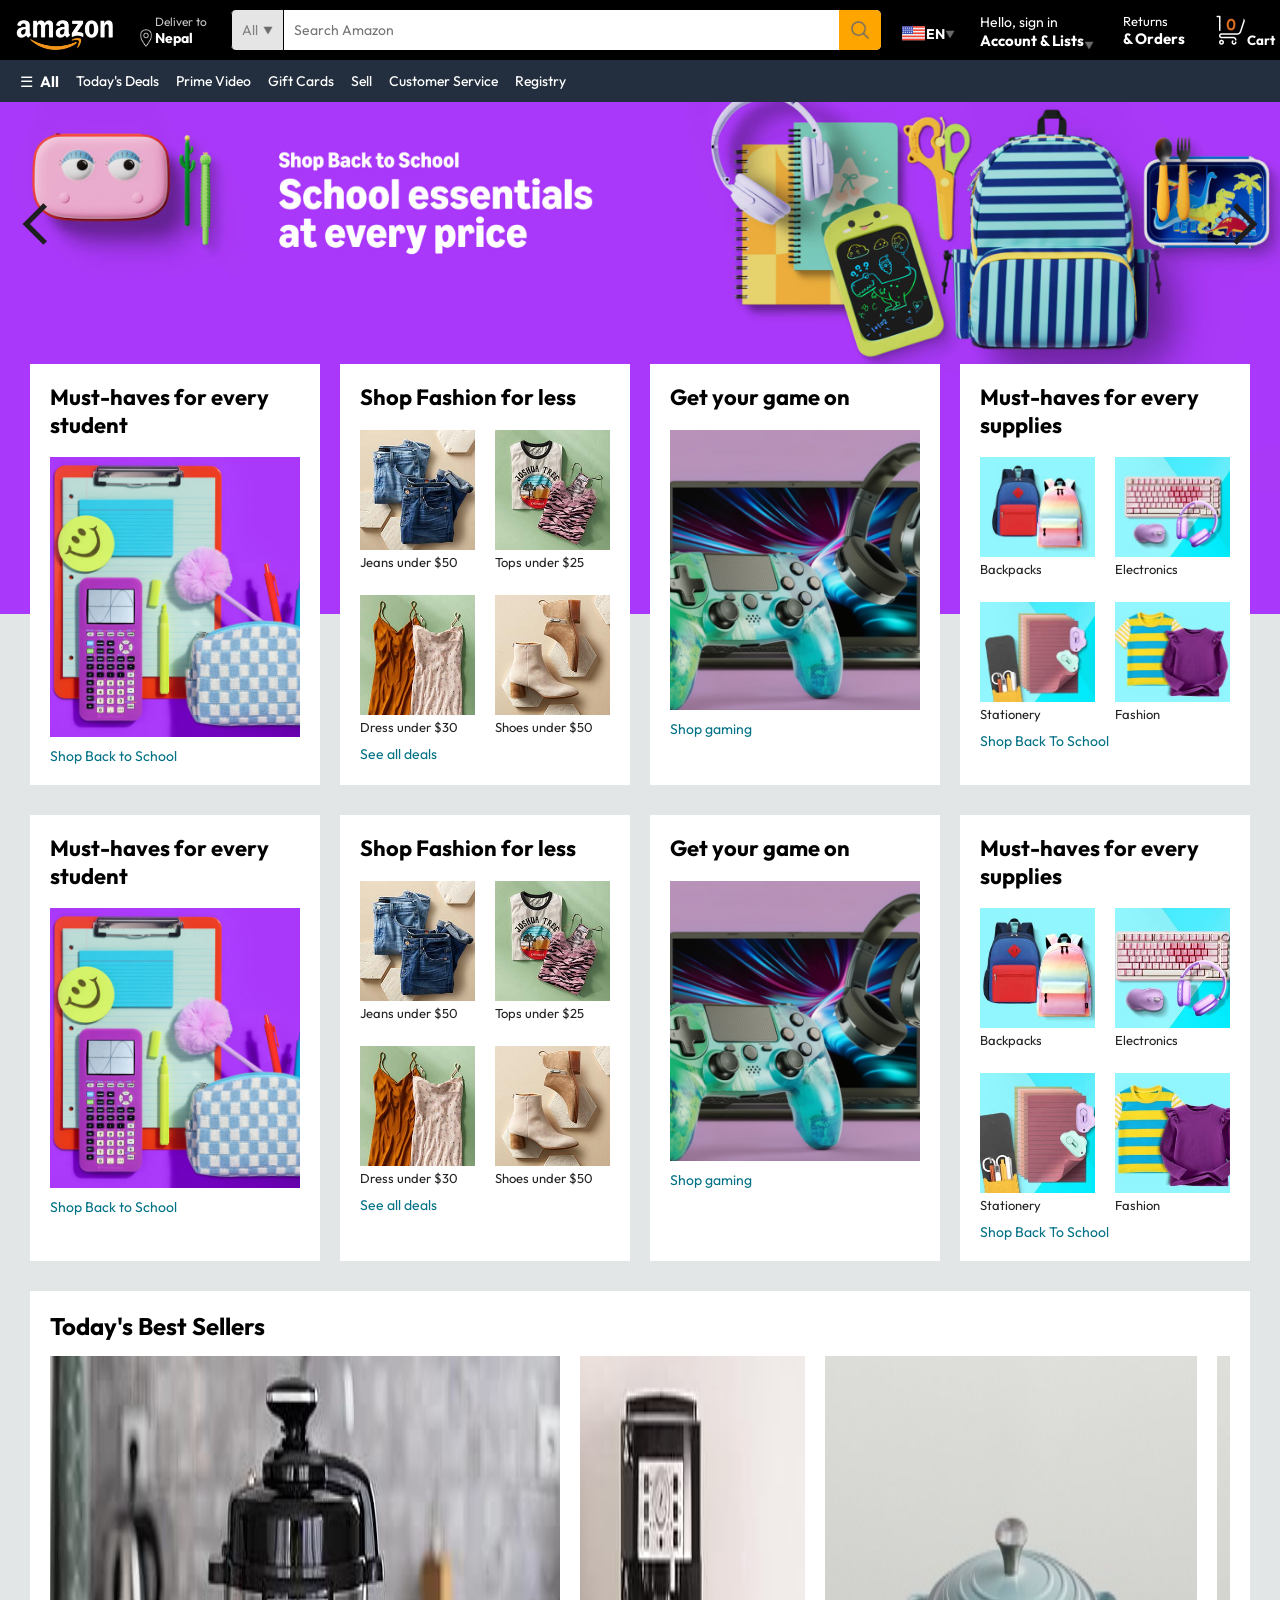
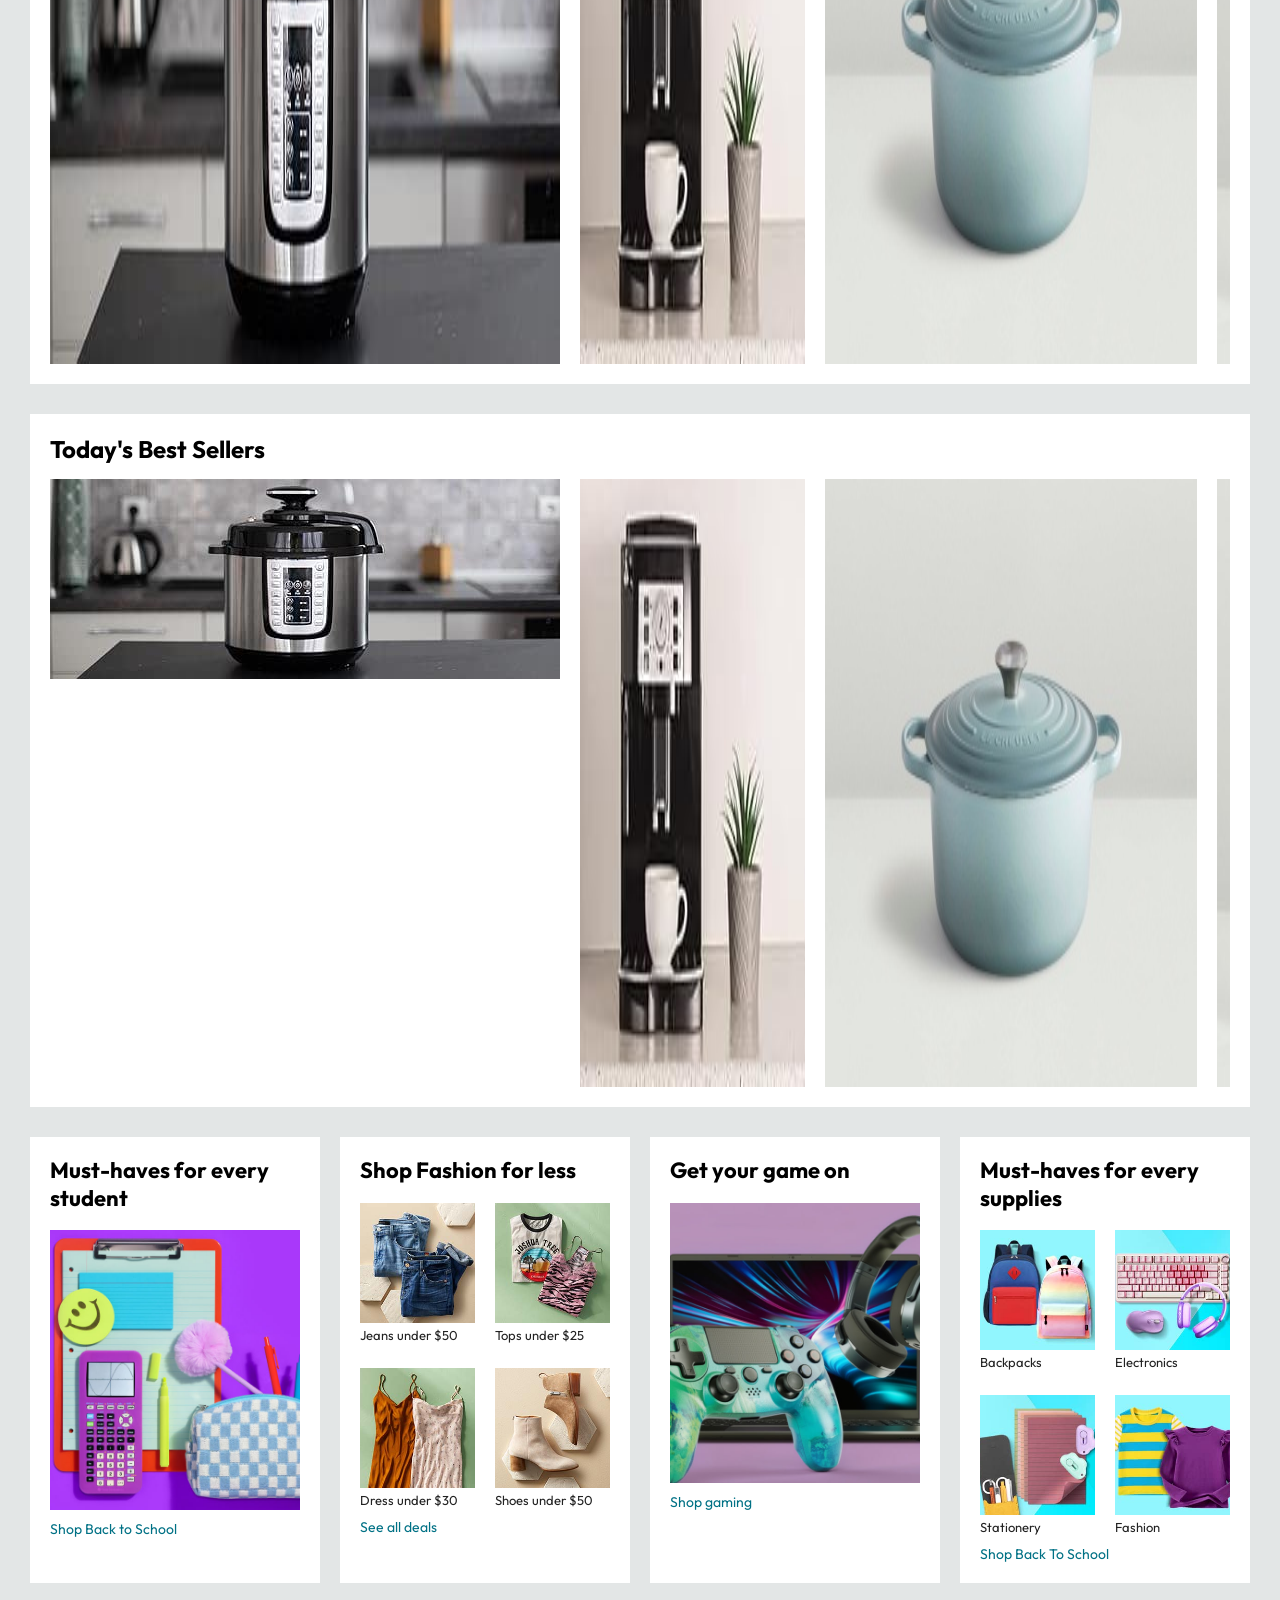
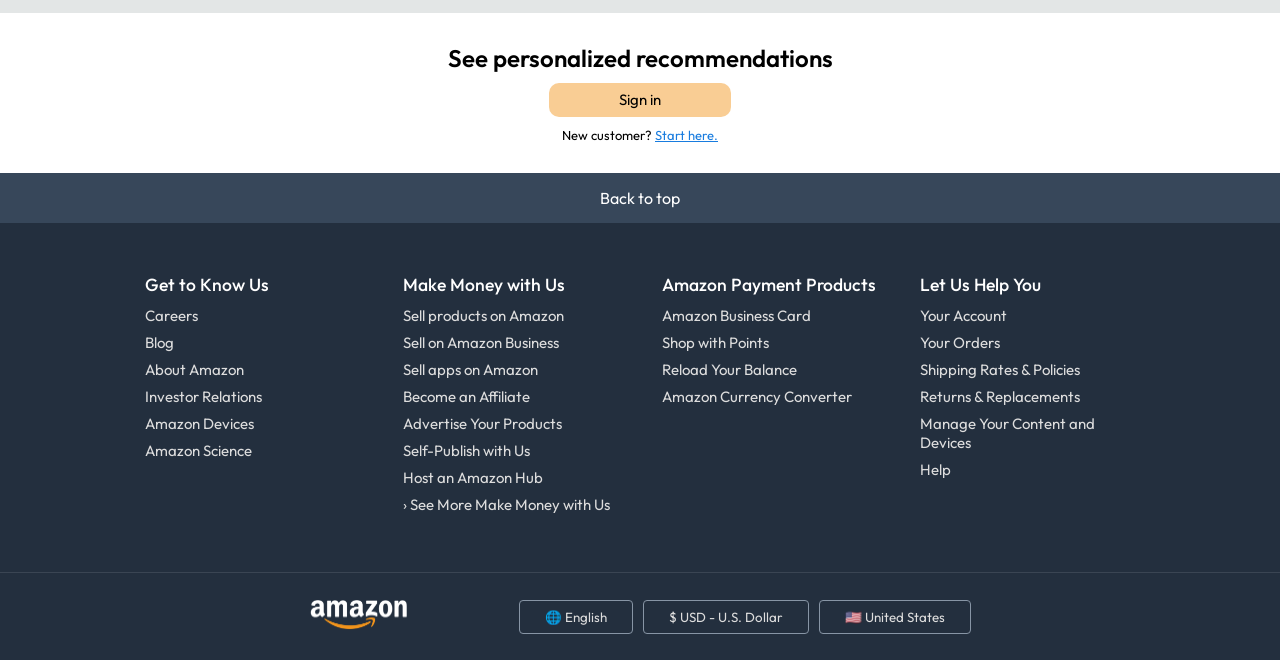
==== index.html @ a82a2cb1 "Adding Product page" ====
<!DOCTYPE html>
<html lang="en">
<head>
    <meta charset="UTF-8">
    <meta name="viewport" content="width=device-width, initial-scale=1.0">
    <title>Amazon Clone</title>
    <link rel="stylesheet" href="style.css">
</head>
<body id="top">
    <nav>
        <a class="amazon-logo">
            <img src="assets/amazon_logo.png" width="100px" alt="can't load">
        </a>
        <div class="delivery-location">
            <img height="18px" src="assets/location_icon.png">
            <div class="delivery-paragraph">
                <p>Deliver to </p>
                <strong>Nepal</strong>
            </div>
        </div>
        
        <div class="nav-search">
            <div class="nav-search-category">
                <span>All</span>
                <img height="10px" src="assets/dropdown_icon.png">
            </div>
            <input 
            type="text"
            class="nav-search-input" 
            placeholder="Search Amazon">
            <button class="nav-search-button">
            <img src="assets/search_icon.png" alt="Search">
            </button>
        </div>
        <div class="nav-language">
            <img height="25px" src="assets/us_flag.png">
            <strong>EN</strong>
            <img width="10px" src="assets/dropdown_icon.png">
        </div>
        <div class="nav-signin">
            <div class="nav-account">
                <p>Hello, sign in</p> 
                <strong>Account & Lists</strong>
            </div>
            <img width="10px" src="assets/dropdown_icon.png">
            <div class="account-dropdown">
                <button>Sign in</button>
                <p>New customer? <a href="#">Start here.</a></p>
                <hr>
                <div class="dropdown-content">
                    <div>
                        <h3>Your Lists</h3>
                        <p>Create a List</p>
                        <p>Find a List or Registry</p>
                    </div>
                    <div>
                        <h3>Your Account</h3>
                        <p>Account</p>
                        <p>Orders</p>
                        <p>Recommendations</p>
                        <p>Browsing History</p>
                        <p>Your Shopping preferences</p>
                        <p>Watchlist</p>
                        <p>Video Purchases & Rentals</p>
                        <p>Kindle Unlimited</p>
                        <p>Content & Devices</p>
                        <p>Subscribe & Save Items</p>
                        <p>Memberships & Subscriptions</p>
                        <p>Music Library</p>
                    </div>
                </div>
             </div>
        </div>
        </div>
        <div class="nav-orders">
            <p>Returns<p>
           <strong>& Orders</strong>
        </div>
        <button class="nav-cart">
            <img width="32px" src="assets/cart_icon.png">Cart
        </button>
    </nav>
    <nav class="nav-bottom">
        <a href="#" class="all-menu">
            ☰
            <strong>All</strong>
        </a>
        <a href="#">Today's Deals</a>
        <a href="#">Prime Video</a>
        <a href="#">Gift Cards</a>
        <a href="#">Sell</a>
        <a href="#">Customer Service</a>
        <a href="#">Registry</a>
    </nav>
    <div class="sliders">
        <div class="slides">
            <img src="assets/header1.jpg">
            <img src="assets/header2.jpg">
            <img src="assets/header3.jpg">
            <img src="assets/header1.jpg">
        </div>
         <button class="slider-btn prev" ><img src="assets/arrowbackward.svg"></button>
         <button class="slider-btn next" ><img src="assets/arrowforward.svg"></button>
    </div>
    <div class="product-grid">
        <div class="product-card">
            <strong>Must-haves for every student</strong>
            <img src="assets/picture5.jpg">
            <p>Shop Back to School</p>
        </div>
        <div class="product-card">
            <strong>Shop Fashion for less</strong>
            <div class="product-picture">
                <div class="picture1">
                    <img src="assets/picture1.jpg">
                    <p>Jeans under $50</p>
                </div>
                <div class="picture1">
                    <img src="assets/picture2.jpg">
                    <p>Tops under $25</p>
                </div>
                <div class="picture1">
                    <img src="assets/picture3.jpg">
                    <p>Dress under $30</p>
                </div>
                <div class="picture1">
                    <img  src="assets/picture4.jpg">
                    <p>Shoes under $50</p>
                </div>
            </div>
            <p>See all deals</p>
        </div>
        <div class="product-card">
            <strong>Get your game on</strong>
            <img src="assets/picture6.jpg">
            <p>Shop gaming</p>
        </div>
        <div class="product-card last-card">
            <strong>Must-haves for every supplies</strong>
            <div class="product-picture">
                <div class="picture1">
                    <img src="assets/picture7.jpg">
                    <p>Backpacks</p>
                </div>
                <div class="picture1">
                    <img src="assets/picture8.jpg">
                    <p>Electronics</p>
                </div>
                <div class="picture1">
                    <img src="assets/picture9.jpg">
                    <p>Stationery</p>
                </div>
                <div class="picture1">
                    <img src="assets/picture10.jpg">
                    <p>Fashion</p>
                </div>
            </div>
            <p>Shop Back To School</p>
        </div>
    </div>
    <div class="product-grid second-grid">
        <div class="product-card">
            <strong>Must-haves for every student</strong>
            <img src="assets/picture5.jpg">
            <p>Shop Back to School</p>
        </div>
        <div class="product-card">
            <strong>Shop Fashion for less</strong>
            <div class="product-picture">
                <div class="picture1">
                    <img src="assets/picture1.jpg">
                    <p>Jeans under $50</p>
                </div>
                <div class="picture1">
                    <img src="assets/picture2.jpg">
                    <p>Tops under $25</p>
                </div>
                <div class="picture1">
                    <img src="assets/picture3.jpg">
                    <p>Dress under $30</p>
                </div>
                <div class="picture1">
                    <img  src="assets/picture4.jpg">
                    <p>Shoes under $50</p>
                </div>
            </div>
            <p>See all deals</p>
        </div>
        <div class="product-card">
            <strong>Get your game on</strong>
            <img src="assets/picture6.jpg">
            <p>Shop gaming</p>
        </div>
        <div class="product-card">
            <strong>Must-haves for every supplies</strong>
            <div class="product-picture">
                <div class="picture1">
                    <img src="assets/picture7.jpg">
                    <p>Backpacks</p>
                </div>
                <div class="picture1">
                    <img src="assets/picture8.jpg">
                    <p>Electronics</p>
                </div>
                <div class="picture1">
                    <img src="assets/picture9.jpg">
                    <p>Stationery</p>
                </div>
                <div class="picture1">
                    <img src="assets/picture10.jpg">
                    <p>Fashion</p>
                </div>
            </div>
            <p>Shop Back To School</p>
        </div>
    </div>
    <div class="product-slider">
        <h2>Today's Best Sellers</h2>
        <div class="products">
            <img src="assets/picture11.jpg">
            <img src="assets/picture12.jpg">
            <img src="assets/picture13.jpg">
            <img src="assets/picture14.jpg">
            <img src="assets/picture15.jpg">
            <img src="assets/picture16.jpg">
            <img src="assets/picture10.jpg">
            <img src="assets/picture1.jpg">
            <img src="assets/picture2.jpg">
            <img src="assets/picture9.jpg">
            <img src="assets/picture8.jpg">
            <img src="assets/picture5.jpg">
            <img src="assets/picture3.jpg">
        </div>

        
    </div>
    <div class="product-slider">
        <h2>Today's Best Sellers</h2>
        <div class="products">
            <a href="product.html">
                <img src="assets/picture11.jpg">
            </a>
            <img src="assets/picture12.jpg">
            <img src="assets/picture13.jpg">
            <img src="assets/picture14.jpg">
            <img src="assets/picture15.jpg">
            <img src="assets/picture16.jpg">
            <img src="assets/picture10.jpg">
            <img src="assets/picture1.jpg">
            <img src="assets/picture2.jpg">
            <img src="assets/picture9.jpg">
            <img src="assets/picture8.jpg">
            <img src="assets/picture5.jpg">
            <img src="assets/picture3.jpg">
        </div>
    </div>

    <div class="product-grid second-grid">
        <div class="product-card">
            <strong>Must-haves for every student</strong>
            <img src="assets/picture5.jpg">
            <p>Shop Back to School</p>
        </div>
        <div class="product-card">
            <strong>Shop Fashion for less</strong>
            <div class="product-picture">
                <div class="picture1">
                    <img src="assets/picture1.jpg">
                    <p>Jeans under $50</p>
                </div>
                <div class="picture1">
                    <img src="assets/picture2.jpg">
                    <p>Tops under $25</p>
                </div>
                <div class="picture1">
                    <img src="assets/picture3.jpg">
                    <p>Dress under $30</p>
                </div>
                <div class="picture1">
                    <img  src="assets/picture4.jpg">
                    <p>Shoes under $50</p>
                </div>
            </div>
            <p>See all deals</p>
        </div>
        <div class="product-card">
            <strong>Get your game on</strong>
            <img src="assets/picture6.jpg">
            <p>Shop gaming</p>
        </div>
        <div class="product-card">
            <strong>Must-haves for every supplies</strong>
            <div class="product-picture">
                <div class="picture1">
                    <img src="assets/picture7.jpg">
                    <p>Backpacks</p>
                </div>
                <div class="picture1">
                    <img src="assets/picture8.jpg">
                    <p>Electronics</p>
                </div>
                <div class="picture1">
                    <img src="assets/picture9.jpg">
                    <p>Stationery</p>
                </div>
                <div class="picture1">
                    <img src="assets/picture10.jpg">
                    <p>Fashion</p>
                </div>
            </div>
            <p>Shop Back To School</p>
        </div>
    </div>
    
    <div class="footer-top">
        <h2>See personalized recommendations</h2>
        <button>Sign in</button>
        <p>New customer? <a href="#">Start here.</a></p>
    </div>
    <footer>
    <div class="back-to-top"><a href="#top" class="back-to-top">Back to top</a></div>

    <div class="footer-links">

        <div>
        <h3>Get to Know Us</h3>
        <a>Careers</a>
        <a>Blog</a>
        <a>About Amazon</a>
        <a>Investor Relations</a>
        <a>Amazon Devices</a>
        <a>Amazon Science</a>
        </div>

        <div>
        <h3>Make Money with Us</h3>
        <a>Sell products on Amazon</a>
        <a>Sell on Amazon Business</a>
        <a>Sell apps on Amazon</a>
        <a>Become an Affiliate</a>
        <a>Advertise Your Products</a>
        <a>Self-Publish with Us</a>
        <a>Host an Amazon Hub</a>
        <a>› See More Make Money with Us</a>
        </div>

        <div>
        <h3>Amazon Payment Products</h3>
        <a>Amazon Business Card</a>
        <a>Shop with Points</a>
        <a>Reload Your Balance</a>
        <a>Amazon Currency Converter</a>
        </div>

        <div>
        <h3>Let Us Help You</h3>
        <a>Your Account</a>
        <a>Your Orders</a>
        <a>Shipping Rates & Policies</a>
        <a>Returns & Replacements</a>
        <a>Manage Your Content and Devices</a>
        <a>Help</a>
        </div>

    </div>

    <div class="footer-bottom">
        <a href="#top">
            <img src="assets/amazon_logo.png" alt="Amazon">
        </a>
        <button>🌐 English</button>
        <button>$ USD - U.S. Dollar</button>
        <button>🇺🇸 United States</button>
    </div>
    </footer>

 <script src="script.js"></script>
</body>
</html>
---- style.css ----
@import url('https://fonts.googleapis.com/css2?family=Outfit:wght@100..900&display=swap');
*{
    padding: 0;
    margin: 0;
    font-family: outfit;
}
body{
    background-color: #E3E6E6;
}
a{
    text-decoration: none;
    color:inherit;
}
.amazon-logo{
    padding-left: 15px;
    padding-top: 10px;
    display: flex;
    align-items: center;
    justify-content: center;
}
.amazon-logo:hover{
    cursor: pointer;
    border: 1px solid white;
}
nav{
    background-color: black;
    display: flex;
    align-items: center;
    justify-content: space-between;
    height: 60px;
    position: relative;
}
.delivery-location{
    color: #c4c4c4;
    display: flex;
    align-items: end;
    font-size: 12px;
    margin-left: 12px;
    padding: 5px;
}
.delivery-location:hover{
    cursor: pointer;
    border: 1px solid white;
}
.delivery-location strong{
    color: white;
    font-size: 14px;
}
.nav-search{
    flex: 1;
    display: flex;
    align-items: center;
    background-color: white;
    color: gray;
    max-width: 650px;
    border-radius: 5px;
    margin-left: 15px;
    overflow: hidden;
    height: 40px;
}
.nav-search-category{
    display: flex;
    align-items: center;
    justify-content: center;
    gap: 5px;
    background-color: #e5e5e5;
    font-size: 14px;
    padding: 0px 10px;
    border: 1px solid black;
    border-radius: 5px 0 0 5px;
    height: 100%;
}
.nav-search-input{
    padding-left: 10px;
    width: 100%;
    border: none;
    outline: none;
    font-size: 14px;
}
.nav-search-button {
    height: 100%;
    width: 50px;
    border: none;
    background-color: orange;
    display: flex;
    align-items: center;
    justify-content: center;
    cursor: pointer;
}
.nav-search-button img {
    width: 22px;
}
.nav-language{
    color: white;
    margin-left: 15px;
    display: flex;
    align-items: center;
    font-size: 14px;
    padding: 10px 0 3px 0;
}
.nav-language:hover{
    cursor: pointer;
    border: 1px solid white;
}
.nav-signin{
    color: white;
    display: flex;
    align-items: end;
    margin-left: 15px;
    font-size: 14px;
    padding: 5px;
    height: 40px;
}
.nav-signin:hover .account-dropdown{
    display: block;
}
.nav-signin:hover{
cursor: pointer;
    border: 1px solid white;
}
.account-dropdown:hover{
    display: block;
}
.nav-account strong, .nav-orders strong{
    font-size: 15px;
}
.account-dropdown {
    display: none;
    position: absolute;
    top: 60px;
    right: 50px;
    width: 300px;
    background-color: white;
    color: #333;
    padding: 20px;
    z-index: 1000;
    border-radius: 3px;
    box-shadow: 0 2px 5px rgba(0,0,0,0.3);
}
.dropdown-content{
    display: flex;
}
.account-dropdown button{
    align-items: center;
}
.nav-orders{
    color: white;
    display: flex;
    flex-direction: column;
    font-size: 13px;
    margin-left: 15px;
    padding: 5px;
}
.nav-orders:hover{
    cursor: pointer;
    border: 1px solid white;
}
.nav-cart{
    background-color: transparent;
    color: white;
    border: none;
    margin-left: 15px;
    font-weight: 700;
    padding-right: 10px;
    padding: 5px;
}
.nav-cart:hover{
    cursor: pointer;
    border: 1px solid white;
}
.nav-bottom {
    height: 32px;
    display: flex;
    align-items: center;
    gap: 17px;
    justify-content: flex-start;
    padding: 5px 0 5px 20px;
    background-color: #232f3e;
    color: white;
    font-size: 14px;
    font-weight: 450;
}
.all-menu {
    display: flex;
    align-items: center;
    gap: 7px;
    font-size: 15px;
}
.sliders{
    width: 100%;
    overflow: hidden;
    position: relative;
}
.slides{
    display: flex;
    transition: transform 0.5s ease-in-out;
}
.slides img{
    width: 100%;
    flex-shrink: 0;
    display: block;
}
.slider-btn {
    position: absolute;
    top: 15%;
    width: 50px;
    height: 100px;
    background: transparent;
    border: none;
    color: black;
    font-size: 40px;
    cursor: pointer;
}
.slider-btn img{
    width: 50px;
    height: 80px;
}
.prev {
    left: 10px;
}
.next {
    right: 10px;
}
.product-grid {
    display: grid;
    grid-template-columns: repeat(4, 1fr);
    gap: 20px;
    margin: -250px 30px 0;
    position: relative;
    z-index: 2;
}
.product-grid strong {
    font-size: 22px;
    line-height: 1.25;
    margin-bottom: 18px;
}
.product-card {
    min-width: 0;
    padding: 20px;
    background-color: white;
    display: flex;
    flex-direction: column;
    box-sizing: border-box;
}
.product-card > img {
    width: 100%;
    height: 280px;
    object-fit: cover;
    display: block;
}
.product-picture {
    display: grid;
    grid-template-columns: 1fr 1fr;
    gap: 25px 20px;
}
.picture1 img {
    width: 100%;
    height: 120px;
    object-fit: cover;
    display: block;
}
.picture1 p {
    color: #222;
    font-size: 13px;
    margin-top: 4px;
    padding-top: 0;
}
.last-card .picture1 img {
    width: 100%;
    height: 100px;
}
.product-card > p {
    font-size: 14px;
    color: #007185;
    margin-top: 10px;
}
.second-grid{
    margin: 30px;
}
.product-slider{
    background-color: #fff;
    margin: 0 30px;
    padding: 20px;
    margin-bottom: 30px;
}
.products{
    display: flex;
    gap:20px;
    overflow-x: auto;
    margin-top: 15px;
}
.product img{
    max-height: 200px;
    max-width: 200px;
}
.product-slider .products::-webkit-scrollbar{
    display: none;
}
.footer-top{
    background-color: white;
    display: flex;
    flex-direction: column;
    align-items: center;
    padding: 30px;
    gap: 10px;
}
.footer-top h2{
    font-weight: 590;
}
.footer-top button{
    padding: 7px 70px;
    font-size: 15px;
    line-height: 20px;
    border-radius: 10px;
    border: none;
    background-color: #f9cd94;
}
.footer-top p{
    font-size: small;
}
.footer-top a{
    color: rgb(24, 124, 223);
    text-decoration: underline;
    cursor: pointer;
}
footer {
  background-color: #232f3e;
  color: white;
}
.back-to-top {
  background-color: #37475a;
  text-align: center;
  padding: 15px;
}
.footer-links {
  display: flex;
  justify-content: space-evenly;
  padding: 50px 8%;
  font-size: 15px;
}
.footer-links div {
  width: 20%;
}
.footer-links h3 {
  margin-bottom: 10px;
  font-weight: 500;
  cursor: pointer;
}
.footer-links a {
  display: block;
  margin-bottom: 8px;
  color: #ddd;
  cursor: pointer;
}
.footer-bottom {
  border-top: 1px solid #3a4553;
  display: flex;
  justify-content: center;
  align-items: center;
  gap: 10px;
  padding: 25px;
}
.footer-bottom img {
  width: 100px;
  margin-right: 100px;
  cursor: pointer;
}
.footer-bottom button {
  background: transparent;
  color: #ddd;
  border: 1px solid #8795a5;
  padding: 8px 25px;
  border-radius: 4px;
  cursor: pointer;
}
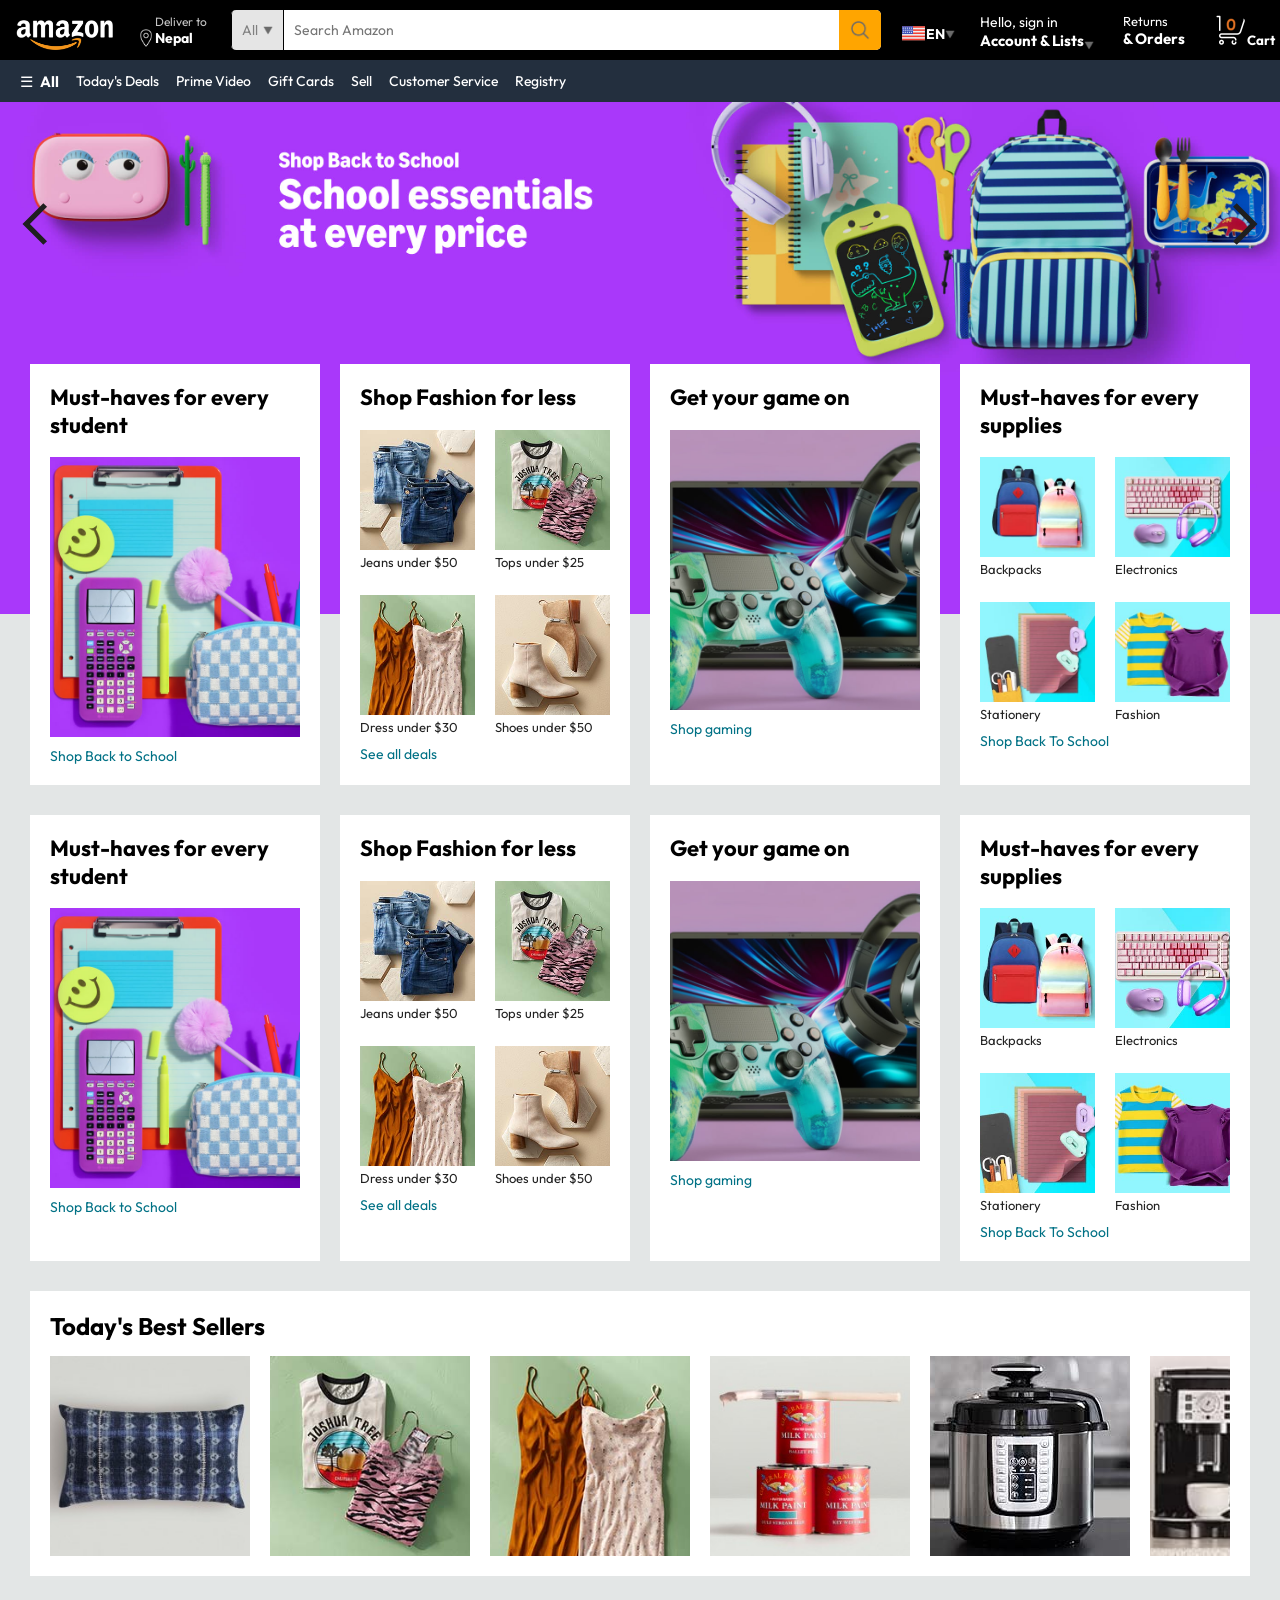
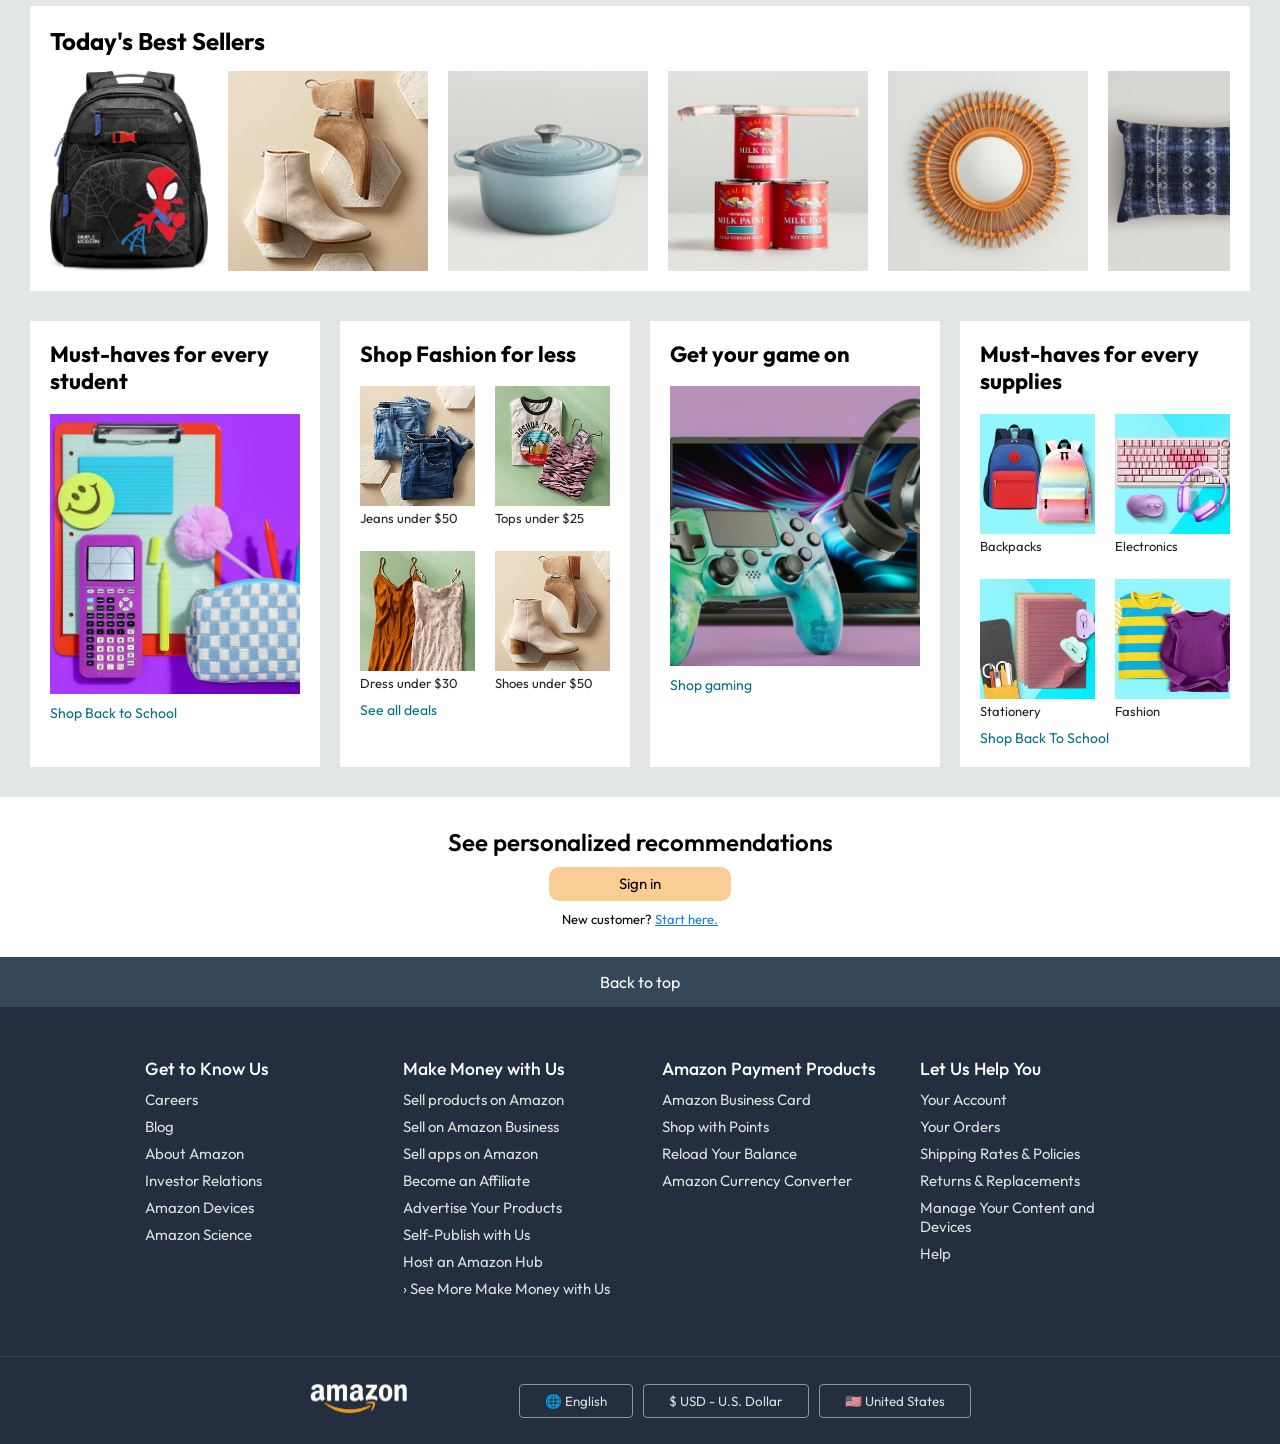
==== commit 755c59de: "new product.html layout" ====
--- a/index.html
+++ b/index.html
@@ -71,7 +71,6 @@
                 </div>
              </div>
         </div>
-        </div>
         <div class="nav-orders">
             <p>Returns<p>
            <strong>& Orders</strong>
@@ -103,11 +102,13 @@
          <button class="slider-btn next" ><img src="assets/arrowforward.svg"></button>
     </div>
     <div class="product-grid">
+        <a href="product.html">
         <div class="product-card">
             <strong>Must-haves for every student</strong>
             <img src="assets/picture5.jpg">
             <p>Shop Back to School</p>
         </div>
+        </a>
         <div class="product-card">
             <strong>Shop Fashion for less</strong>
             <div class="product-picture">
@@ -217,19 +218,19 @@
     <div class="product-slider">
         <h2>Today's Best Sellers</h2>
         <div class="products">
+            <img src="assets/picture16.jpg">
+            <img src="assets/picture2.jpg">
+            <img src="assets/picture3.jpg">
+            <img src="assets/picture14.jpg">
             <img src="assets/picture11.jpg">
             <img src="assets/picture12.jpg">
-            <img src="assets/picture13.jpg">
-            <img src="assets/picture14.jpg">
-            <img src="assets/picture15.jpg">
-            <img src="assets/picture16.jpg">
+            <img src="assets/picture1.jpg">
             <img src="assets/picture10.jpg">
-            <img src="assets/picture1.jpg">
-            <img src="assets/picture2.jpg">
+            <img src="assets/picture17.jpg">
             <img src="assets/picture9.jpg">
             <img src="assets/picture8.jpg">
             <img src="assets/picture5.jpg">
-            <img src="assets/picture3.jpg">
+            <img src="assets/picture12.jpg">
         </div>
 
         
@@ -237,10 +238,8 @@
     <div class="product-slider">
         <h2>Today's Best Sellers</h2>
         <div class="products">
-            <a href="product.html">
-                <img src="assets/picture11.jpg">
-            </a>
-            <img src="assets/picture12.jpg">
+            <img src="assets/picture17.jpg">
+            <img src="assets/picture4.jpg">
             <img src="assets/picture13.jpg">
             <img src="assets/picture14.jpg">
             <img src="assets/picture15.jpg">
--- a/style.css
+++ b/style.css
@@ -241,6 +241,7 @@
     display: flex;
     flex-direction: column;
     box-sizing: border-box;
+    cursor: pointer;
 }
 .product-card > img {
     width: 100%;
@@ -282,6 +283,7 @@
     margin: 0 30px;
     padding: 20px;
     margin-bottom: 30px;
+    object-fit: contain;
 }
 .products{
     display: flex;
@@ -289,7 +291,18 @@
     overflow-x: auto;
     margin-top: 15px;
 }
-.product img{
+.products a {
+    display: block;
+}
+.products img {
+    max-width: 300px;
+    max-height: 240px;
+    width: auto;
+    height: auto;
+    display: block;
+    object-fit: cover;
+}
+.products img{
     max-height: 200px;
     max-width: 200px;
 }
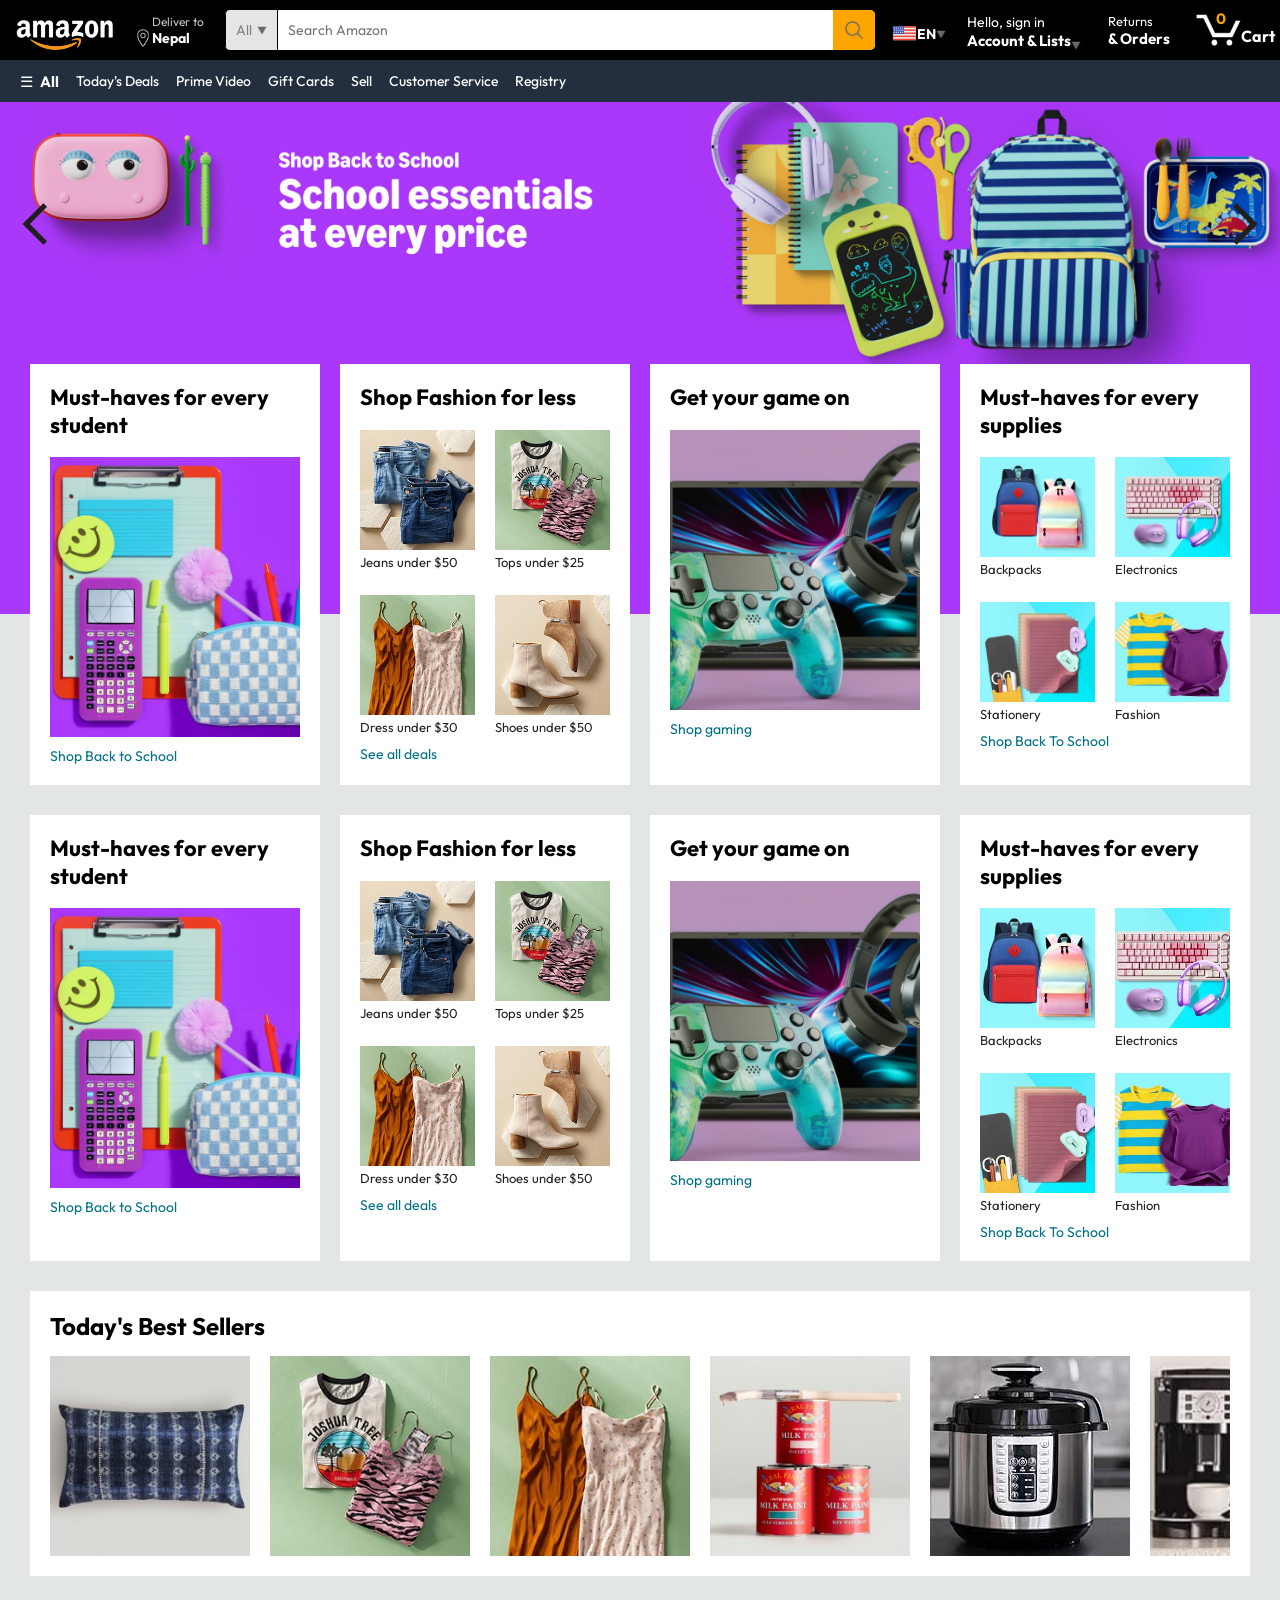
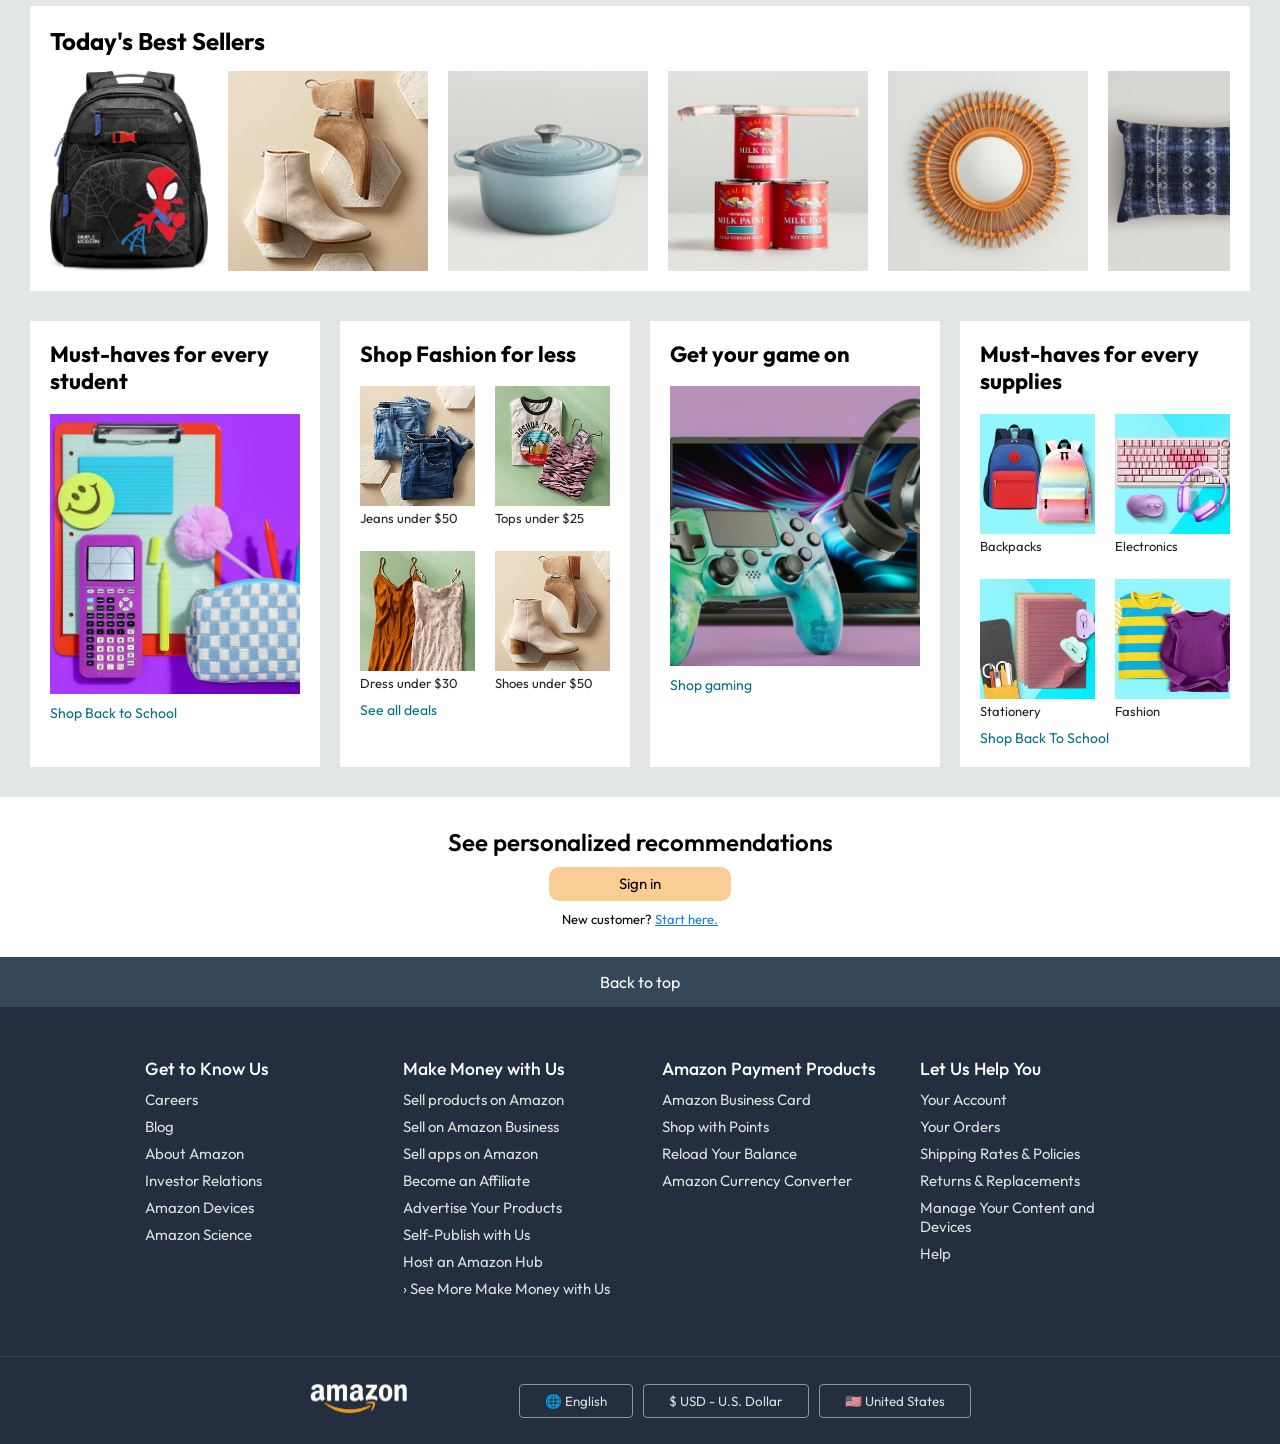
==== commit 1b45b080: "nav-cart changes" ====
--- a/index.html
+++ b/index.html
@@ -75,9 +75,11 @@
             <p>Returns<p>
            <strong>& Orders</strong>
         </div>
-        <button class="nav-cart">
-            <img width="32px" src="assets/cart_icon.png">Cart
-        </button>
+        <a class="nav-cart"">
+          <img width="45px" src="assets/cart-icon.png">
+          <div class="cart-quantity js-cart-quantity">0</div>
+          <div>Cart</div>
+        </a>
     </nav>
     <nav class="nav-bottom">
         <a href="#" class="all-menu">
@@ -373,6 +375,6 @@
     </div>
     </footer>
 
- <script src="script.js"></script>
+ <script src="script/index.js"></script>
 </body>
 </html>
--- a/style.css
+++ b/style.css
@@ -156,13 +156,15 @@
     border: 1px solid white;
 }
 .nav-cart{
+    display: flex;
+    align-items: end;
     background-color: transparent;
     color: white;
     border: none;
     margin-left: 15px;
     font-weight: 700;
-    padding-right: 10px;
     padding: 5px;
+    position: relative;
 }
 .nav-cart:hover{
     cursor: pointer;
@@ -179,6 +181,14 @@
     color: white;
     font-size: 14px;
     font-weight: 450;
+}
+.cart-quantity {
+    position: absolute;
+    top: 0px;
+    left: 25px;
+    color: orange;
+    font-weight: bold;
+    font-size: 15px;
 }
 .all-menu {
     display: flex;
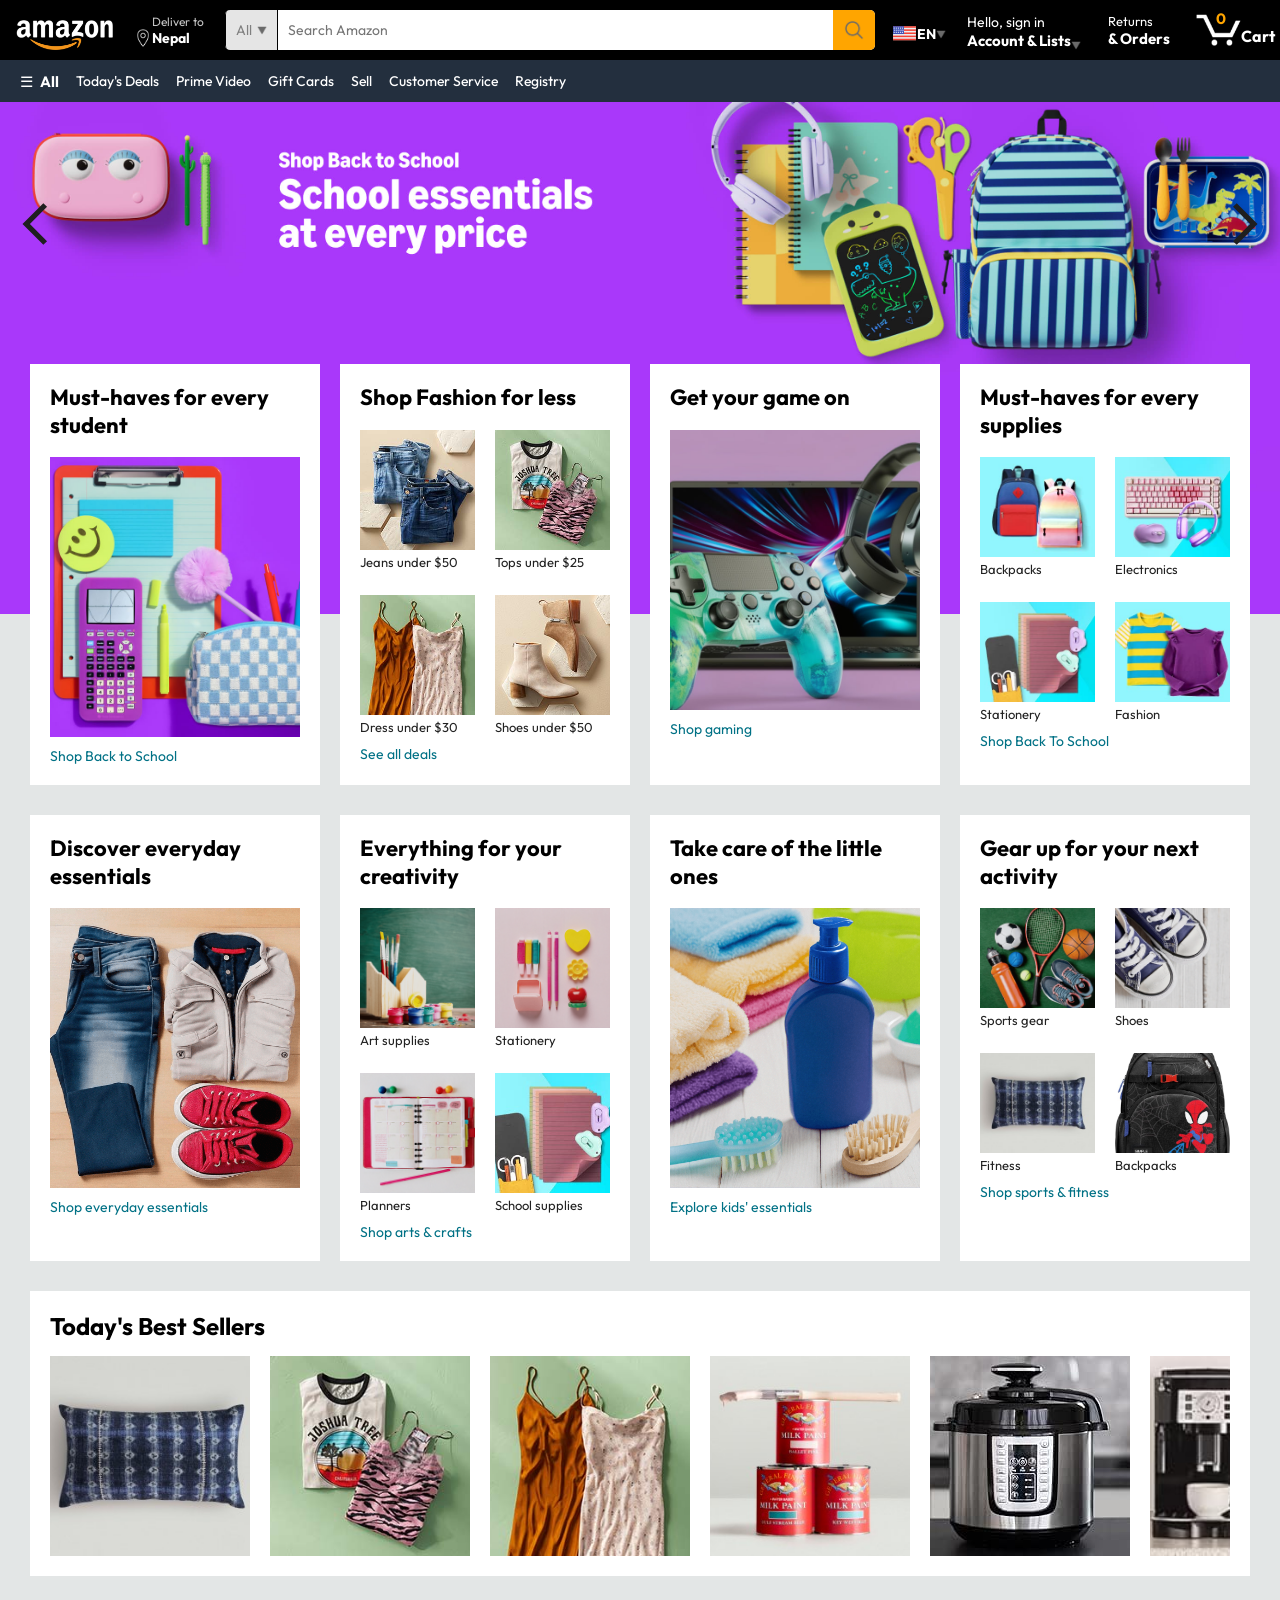
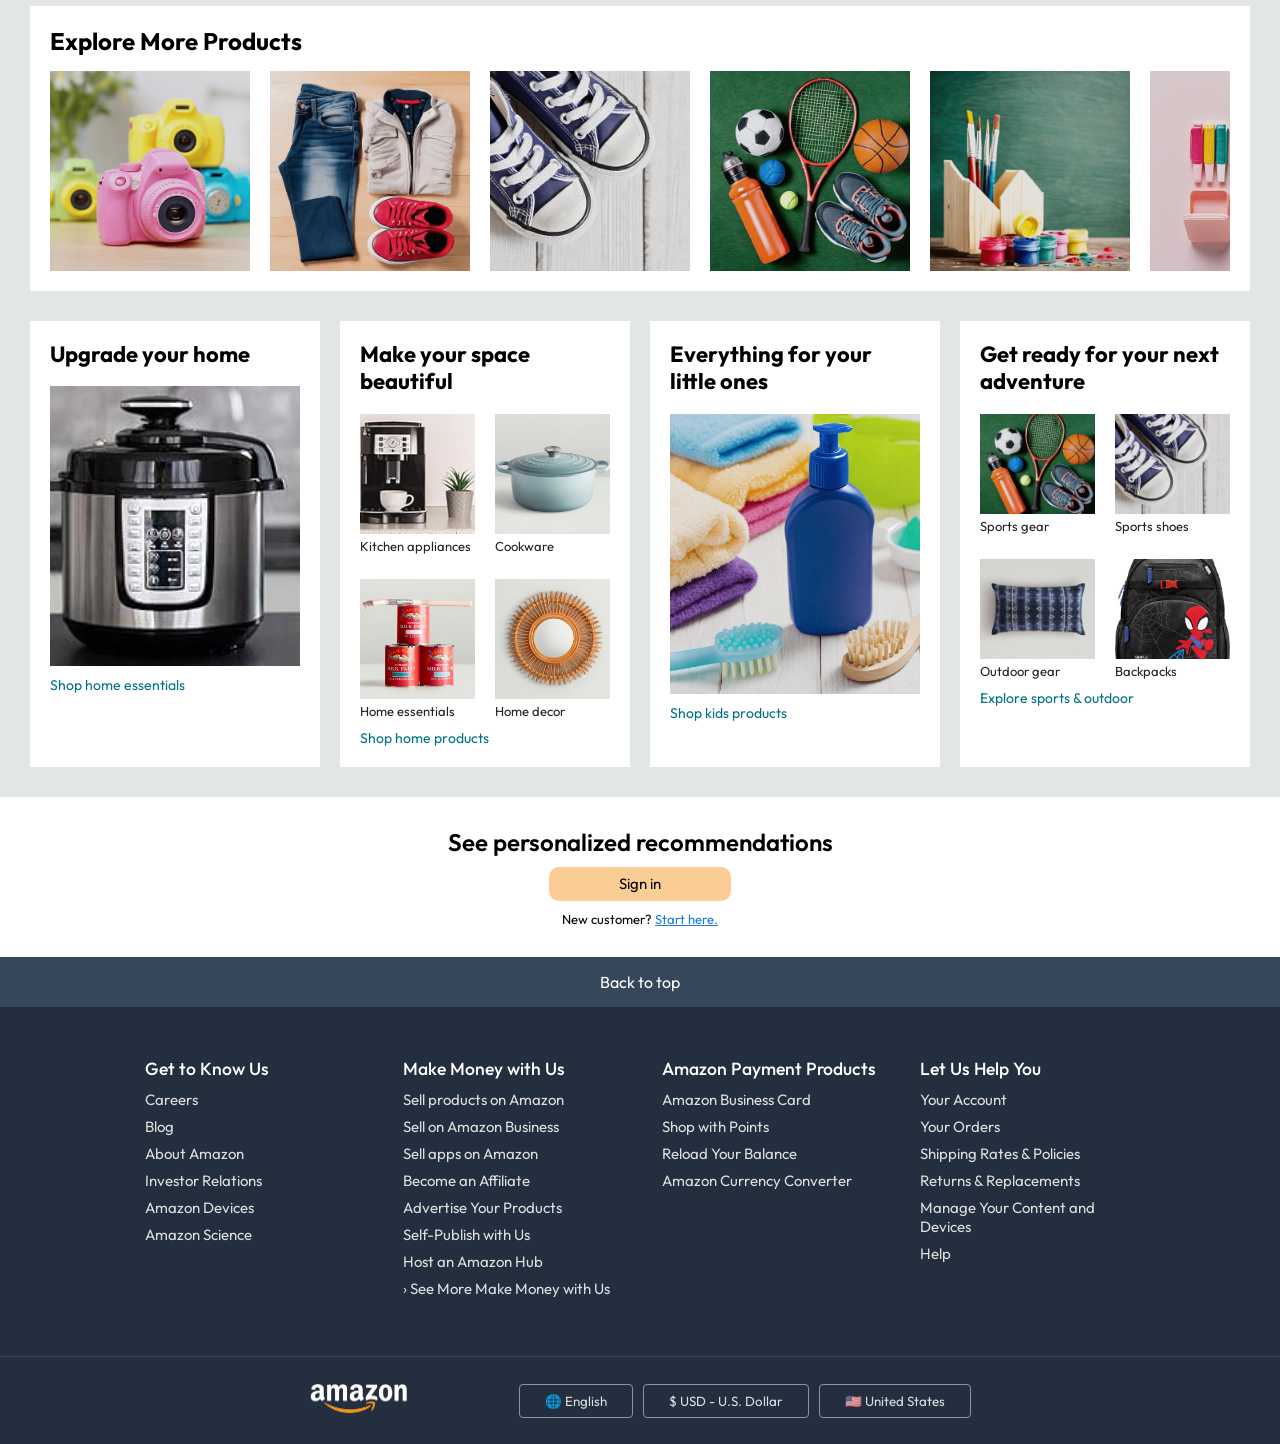
==== commit e91154f4: "Fix overall changes" ====
--- a/index.html
+++ b/index.html
@@ -4,13 +4,16 @@
     <meta charset="UTF-8">
     <meta name="viewport" content="width=device-width, initial-scale=1.0">
     <title>Amazon Clone</title>
-    <link rel="stylesheet" href="style.css">
+    <link rel="stylesheet" href="styles/index.css">
 </head>
+
 <body id="top">
+
     <nav>
         <a class="amazon-logo">
             <img src="assets/amazon_logo.png" width="100px" alt="can't load">
         </a>
+
         <div class="delivery-location">
             <img height="18px" src="assets/location_icon.png">
             <div class="delivery-paragraph">
@@ -32,17 +35,22 @@
             <img src="assets/search_icon.png" alt="Search">
             </button>
         </div>
+
         <div class="nav-language">
             <img height="25px" src="assets/us_flag.png">
             <strong>EN</strong>
             <img width="10px" src="assets/dropdown_icon.png">
         </div>
+
         <div class="nav-signin">
+
             <div class="nav-account">
                 <p>Hello, sign in</p> 
                 <strong>Account & Lists</strong>
             </div>
+
             <img width="10px" src="assets/dropdown_icon.png">
+
             <div class="account-dropdown">
                 <button>Sign in</button>
                 <p>New customer? <a href="#">Start here.</a></p>
@@ -71,16 +79,20 @@
                 </div>
              </div>
         </div>
+
         <div class="nav-orders">
-            <p>Returns<p>
+            <p>Returns</p>
            <strong>& Orders</strong>
         </div>
-        <a class="nav-cart"">
+
+        <a class="nav-cart">
           <img width="45px" src="assets/cart-icon.png">
           <div class="cart-quantity js-cart-quantity">0</div>
           <div>Cart</div>
         </a>
+
     </nav>
+
     <nav class="nav-bottom">
         <a href="#" class="all-menu">
             ☰
@@ -93,6 +105,7 @@
         <a href="#">Customer Service</a>
         <a href="#">Registry</a>
     </nav>
+
     <div class="sliders">
         <div class="slides">
             <img src="assets/header1.jpg">
@@ -103,14 +116,16 @@
          <button class="slider-btn prev" ><img src="assets/arrowbackward.svg"></button>
          <button class="slider-btn next" ><img src="assets/arrowforward.svg"></button>
     </div>
+
     <div class="product-grid">
         <a href="product.html">
-        <div class="product-card">
-            <strong>Must-haves for every student</strong>
-            <img src="assets/picture5.jpg">
-            <p>Shop Back to School</p>
-        </div>
+             <div class="product-card">
+                <strong>Must-haves for every student</strong>
+                <img src="assets/picture5.jpg">
+                <p>Shop Back to School</p>
+            </div>
         </a>
+
         <div class="product-card">
             <strong>Shop Fashion for less</strong>
             <div class="product-picture">
@@ -133,11 +148,13 @@
             </div>
             <p>See all deals</p>
         </div>
+
         <div class="product-card">
             <strong>Get your game on</strong>
             <img src="assets/picture6.jpg">
             <p>Shop gaming</p>
         </div>
+
         <div class="product-card last-card">
             <strong>Must-haves for every supplies</strong>
             <div class="product-picture">
@@ -161,62 +178,82 @@
             <p>Shop Back To School</p>
         </div>
     </div>
+
     <div class="product-grid second-grid">
         <div class="product-card">
-            <strong>Must-haves for every student</strong>
-            <img src="assets/picture5.jpg">
-            <p>Shop Back to School</p>
-        </div>
-        <div class="product-card">
-            <strong>Shop Fashion for less</strong>
-            <div class="product-picture">
-                <div class="picture1">
-                    <img src="assets/picture1.jpg">
-                    <p>Jeans under $50</p>
-                </div>
-                <div class="picture1">
-                    <img src="assets/picture2.jpg">
-                    <p>Tops under $25</p>
-                </div>
-                <div class="picture1">
-                    <img src="assets/picture3.jpg">
-                    <p>Dress under $30</p>
-                </div>
-                <div class="picture1">
-                    <img  src="assets/picture4.jpg">
-                    <p>Shoes under $50</p>
-                </div>
-            </div>
-            <p>See all deals</p>
-        </div>
-        <div class="product-card">
-            <strong>Get your game on</strong>
-            <img src="assets/picture6.jpg">
-            <p>Shop gaming</p>
-        </div>
-        <div class="product-card">
-            <strong>Must-haves for every supplies</strong>
-            <div class="product-picture">
-                <div class="picture1">
-                    <img src="assets/picture7.jpg">
+            <strong>Discover everyday essentials</strong>
+            <img src="assets/Clothes.png">
+            <p>Shop everyday essentials</p>
+        </div>
+
+        <div class="product-card">
+            <strong>Everything for your creativity</strong>
+
+            <div class="product-picture">
+
+                <div class="picture1">
+                    <img src="assets/Art_Supplies.png">
+                    <p>Art supplies</p>
+                </div>
+
+                <div class="picture1">
+                    <img src="assets/Stationery.png">
+                    <p>Stationery</p>
+                </div>
+
+                <div class="picture1">
+                    <img src="assets/Planner.png">
+                    <p>Planners</p>
+                </div>
+
+                <div class="picture1">
+                    <img src="assets/picture9.jpg">
+                    <p>School supplies</p>
+                </div>
+
+            </div>
+
+            <p>Shop arts & crafts</p>
+        </div>
+
+        <div class="product-card">
+            <strong>Take care of the little ones</strong>
+            <img src="assets/Kids_Personal_Care.png">
+            <p>Explore kids' essentials</p>
+        </div>
+
+        <div class="product-card last-card">
+
+            <strong>Gear up for your next activity</strong>
+
+            <div class="product-picture">
+
+                <div class="picture1">
+                    <img src="assets/Sports_Gear.png">
+                    <p>Sports gear</p>
+                </div>
+
+                <div class="picture1">
+                    <img src="assets/Shoes.png">
+                    <p>Shoes</p>
+                </div>
+
+                <div class="picture1">
+                    <img src="assets/picture16.jpg">
+                    <p>Fitness</p>
+                </div>
+
+                <div class="picture1">
+                    <img src="assets/picture17.jpg">
                     <p>Backpacks</p>
                 </div>
-                <div class="picture1">
-                    <img src="assets/picture8.jpg">
-                    <p>Electronics</p>
-                </div>
-                <div class="picture1">
-                    <img src="assets/picture9.jpg">
-                    <p>Stationery</p>
-                </div>
-                <div class="picture1">
-                    <img src="assets/picture10.jpg">
-                    <p>Fashion</p>
-                </div>
-            </div>
-            <p>Shop Back To School</p>
-        </div>
-    </div>
+
+            </div>
+
+            <p>Shop sports & fitness</p>
+        </div>
+    </div>
+
     <div class="product-slider">
         <h2>Today's Best Sellers</h2>
         <div class="products">
@@ -234,145 +271,169 @@
             <img src="assets/picture5.jpg">
             <img src="assets/picture12.jpg">
         </div>
-
-        
-    </div>
+    </div>
+
     <div class="product-slider">
-        <h2>Today's Best Sellers</h2>
+
+        <h2>Explore More Products</h2>
         <div class="products">
-            <img src="assets/picture17.jpg">
-            <img src="assets/picture4.jpg">
+            <img src="assets/Electronics.png">
+            <img src="assets/Clothes.png">
+            <img src="assets/Shoes.png">
+            <img src="assets/Sports_Gear.png">
+            <img src="assets/Art_Supplies.png">
+            <img src="assets/Stationery.png">
+            <img src="assets/Planner.png">
+            <img src="assets/Kids_Personal_Care.png">
+            <img src="assets/picture11.jpg">
+            <img src="assets/picture12.jpg">
             <img src="assets/picture13.jpg">
             <img src="assets/picture14.jpg">
             <img src="assets/picture15.jpg">
-            <img src="assets/picture16.jpg">
-            <img src="assets/picture10.jpg">
-            <img src="assets/picture1.jpg">
-            <img src="assets/picture2.jpg">
-            <img src="assets/picture9.jpg">
-            <img src="assets/picture8.jpg">
-            <img src="assets/picture5.jpg">
-            <img src="assets/picture3.jpg">
-        </div>
-    </div>
+        </div>
+    </div>
+
 
     <div class="product-grid second-grid">
-        <div class="product-card">
-            <strong>Must-haves for every student</strong>
-            <img src="assets/picture5.jpg">
-            <p>Shop Back to School</p>
-        </div>
-        <div class="product-card">
-            <strong>Shop Fashion for less</strong>
-            <div class="product-picture">
-                <div class="picture1">
-                    <img src="assets/picture1.jpg">
-                    <p>Jeans under $50</p>
-                </div>
-                <div class="picture1">
-                    <img src="assets/picture2.jpg">
-                    <p>Tops under $25</p>
-                </div>
-                <div class="picture1">
-                    <img src="assets/picture3.jpg">
-                    <p>Dress under $30</p>
-                </div>
-                <div class="picture1">
-                    <img  src="assets/picture4.jpg">
-                    <p>Shoes under $50</p>
-                </div>
-            </div>
-            <p>See all deals</p>
-        </div>
-        <div class="product-card">
-            <strong>Get your game on</strong>
-            <img src="assets/picture6.jpg">
-            <p>Shop gaming</p>
-        </div>
-        <div class="product-card">
-            <strong>Must-haves for every supplies</strong>
-            <div class="product-picture">
-                <div class="picture1">
-                    <img src="assets/picture7.jpg">
+
+        <div class="product-card">
+            <strong>Upgrade your home</strong>
+            <img src="assets/picture11.jpg">
+            <p>Shop home essentials</p>
+        </div>
+
+        <div class="product-card">
+
+            <strong>Make your space beautiful</strong>
+
+            <div class="product-picture">
+
+                <div class="picture1">
+                    <img src="assets/picture12.jpg">
+                    <p>Kitchen appliances</p>
+                </div>
+
+                <div class="picture1">
+                    <img src="assets/picture13.jpg">
+                    <p>Cookware</p>
+                </div>
+
+                <div class="picture1">
+                    <img src="assets/picture14.jpg">
+                    <p>Home essentials</p>
+                </div>
+
+                <div class="picture1">
+                    <img src="assets/picture15.jpg">
+                    <p>Home decor</p>
+                </div>
+
+            </div>
+
+            <p>Shop home products</p>
+        </div>
+
+        <div class="product-card">
+            <strong>Everything for your little ones</strong>
+            <img src="assets/Kids_Personal_Care.png">
+            <p>Shop kids products</p>
+        </div>
+
+        <div class="product-card last-card">
+
+            <strong>Get ready for your next adventure</strong>
+
+            <div class="product-picture">
+
+                <div class="picture1">
+                    <img src="assets/Sports_Gear.png">
+                    <p>Sports gear</p>
+                </div>
+
+                <div class="picture1">
+                    <img src="assets/Shoes.png">
+                    <p>Sports shoes</p>
+                </div>
+
+                <div class="picture1">
+                    <img src="assets/picture16.jpg">
+                    <p>Outdoor gear</p>
+                </div>
+
+                <div class="picture1">
+                    <img src="assets/picture17.jpg">
                     <p>Backpacks</p>
                 </div>
-                <div class="picture1">
-                    <img src="assets/picture8.jpg">
-                    <p>Electronics</p>
-                </div>
-                <div class="picture1">
-                    <img src="assets/picture9.jpg">
-                    <p>Stationery</p>
-                </div>
-                <div class="picture1">
-                    <img src="assets/picture10.jpg">
-                    <p>Fashion</p>
-                </div>
-            </div>
-            <p>Shop Back To School</p>
-        </div>
-    </div>
-    
+
+            </div>
+
+            <p>Explore sports & outdoor</p>
+
+        </div>
+    </div>
+
     <div class="footer-top">
         <h2>See personalized recommendations</h2>
         <button>Sign in</button>
         <p>New customer? <a href="#">Start here.</a></p>
     </div>
+
     <footer>
-    <div class="back-to-top"><a href="#top" class="back-to-top">Back to top</a></div>
-
-    <div class="footer-links">
-
-        <div>
-        <h3>Get to Know Us</h3>
-        <a>Careers</a>
-        <a>Blog</a>
-        <a>About Amazon</a>
-        <a>Investor Relations</a>
-        <a>Amazon Devices</a>
-        <a>Amazon Science</a>
-        </div>
-
-        <div>
-        <h3>Make Money with Us</h3>
-        <a>Sell products on Amazon</a>
-        <a>Sell on Amazon Business</a>
-        <a>Sell apps on Amazon</a>
-        <a>Become an Affiliate</a>
-        <a>Advertise Your Products</a>
-        <a>Self-Publish with Us</a>
-        <a>Host an Amazon Hub</a>
-        <a>› See More Make Money with Us</a>
-        </div>
-
-        <div>
-        <h3>Amazon Payment Products</h3>
-        <a>Amazon Business Card</a>
-        <a>Shop with Points</a>
-        <a>Reload Your Balance</a>
-        <a>Amazon Currency Converter</a>
-        </div>
-
-        <div>
-        <h3>Let Us Help You</h3>
-        <a>Your Account</a>
-        <a>Your Orders</a>
-        <a>Shipping Rates & Policies</a>
-        <a>Returns & Replacements</a>
-        <a>Manage Your Content and Devices</a>
-        <a>Help</a>
-        </div>
-
-    </div>
-
-    <div class="footer-bottom">
-        <a href="#top">
-            <img src="assets/amazon_logo.png" alt="Amazon">
-        </a>
-        <button>🌐 English</button>
-        <button>$ USD - U.S. Dollar</button>
-        <button>🇺🇸 United States</button>
-    </div>
+
+        <div class="back-to-top"><a href="#top" class="back-to-top">Back to top</a></div>
+
+        <div class="footer-links">
+
+            <div>
+            <h3>Get to Know Us</h3>
+            <a>Careers</a>
+            <a>Blog</a>
+            <a>About Amazon</a>
+            <a>Investor Relations</a>
+            <a>Amazon Devices</a>
+            <a>Amazon Science</a>
+            </div>
+
+            <div>
+            <h3>Make Money with Us</h3>
+            <a>Sell products on Amazon</a>
+            <a>Sell on Amazon Business</a>
+            <a>Sell apps on Amazon</a>
+            <a>Become an Affiliate</a>
+            <a>Advertise Your Products</a>
+            <a>Self-Publish with Us</a>
+            <a>Host an Amazon Hub</a>
+            <a>› See More Make Money with Us</a>
+            </div>
+
+            <div>
+            <h3>Amazon Payment Products</h3>
+            <a>Amazon Business Card</a>
+            <a>Shop with Points</a>
+            <a>Reload Your Balance</a>
+            <a>Amazon Currency Converter</a>
+            </div>
+
+            <div>
+            <h3>Let Us Help You</h3>
+            <a>Your Account</a>
+            <a>Your Orders</a>
+            <a>Shipping Rates & Policies</a>
+            <a>Returns & Replacements</a>
+            <a>Manage Your Content and Devices</a>
+            <a>Help</a>
+            </div>
+
+        </div>
+
+        <div class="footer-bottom">
+            <a href="#top">
+                <img src="assets/amazon_logo.png" alt="Amazon">
+            </a>
+            <button>🌐 English</button>
+            <button>$ USD - U.S. Dollar</button>
+            <button>🇺🇸 United States</button>
+        </div>
     </footer>
 
  <script src="script/index.js"></script>
--- a/styles/index.css
+++ b/styles/index.css
@@ -0,0 +1,402 @@
+@import url('https://fonts.googleapis.com/css2?family=Outfit:wght@100..900&display=swap');
+*{
+    padding: 0;
+    margin: 0;
+    font-family: outfit;
+}
+body{
+    background-color: #E3E6E6;
+}
+a{
+    text-decoration: none;
+    color:inherit;
+}
+.amazon-logo{
+    padding-left: 15px;
+    padding-top: 10px;
+    display: flex;
+    align-items: center;
+    justify-content: center;
+}
+.amazon-logo:hover{
+    cursor: pointer;
+    border: 1px solid white;
+}
+nav{
+    background-color: black;
+    display: flex;
+    align-items: center;
+    justify-content: space-between;
+    height: 60px;
+    position: relative;
+}
+.delivery-location{
+    color: #c4c4c4;
+    display: flex;
+    align-items: end;
+    font-size: 12px;
+    margin-left: 12px;
+    padding: 5px;
+}
+.delivery-location:hover{
+    cursor: pointer;
+    border: 1px solid white;
+}
+.delivery-location strong{
+    color: white;
+    font-size: 14px;
+}
+.nav-search{
+    flex: 1;
+    display: flex;
+    align-items: center;
+    background-color: white;
+    color: gray;
+    max-width: 650px;
+    border-radius: 5px;
+    margin-left: 15px;
+    overflow: hidden;
+    height: 40px;
+}
+.nav-search-category{
+    display: flex;
+    align-items: center;
+    justify-content: center;
+    gap: 5px;
+    background-color: #e5e5e5;
+    font-size: 14px;
+    padding: 0px 10px;
+    border: 1px solid black;
+    border-radius: 5px 0 0 5px;
+    height: 100%;
+}
+.nav-search-input{
+    padding-left: 10px;
+    width: 100%;
+    border: none;
+    outline: none;
+    font-size: 14px;
+}
+.nav-search-button {
+    height: 100%;
+    width: 50px;
+    border: none;
+    background-color: orange;
+    display: flex;
+    align-items: center;
+    justify-content: center;
+    cursor: pointer;
+}
+.nav-search-button img {
+    width: 22px;
+}
+.nav-language{
+    color: white;
+    margin-left: 15px;
+    display: flex;
+    align-items: center;
+    font-size: 14px;
+    padding: 10px 0 3px 0;
+}
+.nav-language:hover{
+    cursor: pointer;
+    border: 1px solid white;
+}
+.nav-signin{
+    color: white;
+    display: flex;
+    align-items: end;
+    margin-left: 15px;
+    font-size: 14px;
+    padding: 5px;
+    height: 40px;
+}
+.nav-signin:hover .account-dropdown{
+    display: block;
+}
+.nav-signin:hover{
+cursor: pointer;
+    border: 1px solid white;
+}
+.account-dropdown:hover{
+    display: block;
+}
+.nav-account strong, .nav-orders strong{
+    font-size: 15px;
+}
+.account-dropdown {
+    display: none;
+    position: absolute;
+    top: 60px;
+    right: 50px;
+    width: 300px;
+    background-color: white;
+    color: #333;
+    padding: 20px;
+    z-index: 1000;
+    border-radius: 3px;
+    box-shadow: 0 2px 5px rgba(0,0,0,0.3);
+}
+.dropdown-content{
+    display: flex;
+}
+.account-dropdown button{
+    align-items: center;
+}
+.nav-orders{
+    color: white;
+    display: flex;
+    flex-direction: column;
+    font-size: 13px;
+    margin-left: 15px;
+    padding: 5px;
+}
+.nav-orders:hover{
+    cursor: pointer;
+    border: 1px solid white;
+}
+.nav-cart{
+    display: flex;
+    align-items: end;
+    background-color: transparent;
+    color: white;
+    border: none;
+    margin-left: 15px;
+    font-weight: 700;
+    padding: 5px;
+    position: relative;
+}
+.nav-cart:hover{
+    cursor: pointer;
+    border: 1px solid white;
+}
+.nav-bottom {
+    height: 32px;
+    display: flex;
+    align-items: center;
+    gap: 17px;
+    justify-content: flex-start;
+    padding: 5px 0 5px 20px;
+    background-color: #232f3e;
+    color: white;
+    font-size: 14px;
+    font-weight: 450;
+}
+.cart-quantity {
+    position: absolute;
+    top: 0px;
+    left: 25px;
+    color: orange;
+    font-weight: bold;
+    font-size: 15px;
+}
+.all-menu {
+    display: flex;
+    align-items: center;
+    gap: 7px;
+    font-size: 15px;
+}
+.sliders{
+    width: 100%;
+    overflow: hidden;
+    position: relative;
+}
+.slides{
+    display: flex;
+    transition: transform 0.5s ease-in-out;
+}
+.slides img{
+    width: 100%;
+    flex-shrink: 0;
+    display: block;
+}
+.slider-btn {
+    position: absolute;
+    top: 15%;
+    width: 50px;
+    height: 100px;
+    background: transparent;
+    border: none;
+    color: black;
+    font-size: 40px;
+    cursor: pointer;
+}
+.slider-btn img{
+    width: 50px;
+    height: 80px;
+}
+.prev {
+    left: 10px;
+}
+.next {
+    right: 10px;
+}
+.product-grid {
+    display: grid;
+    grid-template-columns: repeat(4, 1fr);
+    gap: 20px;
+    margin: -250px 30px 0;
+    position: relative;
+    z-index: 2;
+}
+.product-grid strong {
+    font-size: 22px;
+    line-height: 1.25;
+    margin-bottom: 18px;
+}
+.product-card {
+    min-width: 0;
+    padding: 20px;
+    background-color: white;
+    display: flex;
+    flex-direction: column;
+    box-sizing: border-box;
+    cursor: pointer;
+}
+.product-card > img {
+    width: 100%;
+    height: 280px;
+    object-fit: cover;
+    display: block;
+}
+.product-picture {
+    display: grid;
+    grid-template-columns: repeat(2, minmax(0, 1fr)); 
+    gap: 25px 20px;
+    min-width: 0;
+}
+.picture1 img {
+    width: 100%;
+    height: 120px;
+    object-fit: cover;
+    display: block;
+}
+.picture1 p {
+    color: #222;
+    font-size: 13px;
+    margin-top: 4px;
+    padding-top: 0;
+}
+.last-card .picture1 img {
+    width: 100%;
+    height: 100px;
+}
+.product-card > p {
+    font-size: 14px;
+    color: #007185;
+    margin-top: 10px;
+}
+.second-grid{
+    margin: 30px;
+    grid-template-columns: repeat(4, minmax(0, 1fr));
+}
+.product-slider{
+    background-color: #fff;
+    margin: 0 30px;
+    padding: 20px;
+    margin-bottom: 30px;
+    object-fit: contain;
+}
+.products{
+    display: flex;
+    gap:20px;
+    overflow-x: auto;
+    margin-top: 15px;
+}
+.products a {
+    display: block;
+}
+.products img {
+    max-width: 300px;
+    max-height: 240px;
+    width: auto;
+    height: auto;
+    display: block;
+    object-fit: cover;
+}
+.products img{
+    max-height: 200px;
+    max-width: 200px;
+}
+.product-slider .products::-webkit-scrollbar{
+    display: none;
+}
+.footer-top{
+    background-color: white;
+    display: flex;
+    flex-direction: column;
+    align-items: center;
+    padding: 30px;
+    gap: 10px;
+}
+.footer-top h2{
+    font-weight: 590;
+    color: black;
+}
+.footer-top button{
+    padding: 7px 70px;
+    font-size: 15px;
+    line-height: 20px;
+    border-radius: 10px;
+    border: none;
+    background-color: #f9cd94;
+}
+.footer-top p{
+    font-size: small;
+    color: black;
+}
+.footer-top a{
+    color: rgb(24, 124, 223);
+    text-decoration: underline;
+    cursor: pointer;
+}
+footer {
+  background-color: #232f3e;
+  color: white;
+}
+.back-to-top {
+  background-color: #37475a;
+  text-align: center;
+  padding: 15px;
+}
+.footer-links {
+  display: flex;
+  justify-content: space-evenly;
+  padding: 50px 8%;
+  font-size: 15px;
+}
+.footer-links div {
+  width: 20%;
+}
+.footer-links h3 {
+  margin-bottom: 10px;
+  font-weight: 500;
+  cursor: pointer;
+}
+.footer-links a {
+  display: block;
+  margin-bottom: 8px;
+  color: #ddd;
+  cursor: pointer;
+}
+.footer-bottom {
+  border-top: 1px solid #3a4553;
+  display: flex;
+  justify-content: center;
+  align-items: center;
+  gap: 10px;
+  padding: 25px;
+}
+.footer-bottom img {
+  width: 100px;
+  margin-right: 100px;
+  cursor: pointer;
+}
+.footer-bottom button {
+  background: transparent;
+  color: #ddd;
+  border: 1px solid #8795a5;
+  padding: 8px 25px;
+  border-radius: 4px;
+  cursor: pointer;
+}
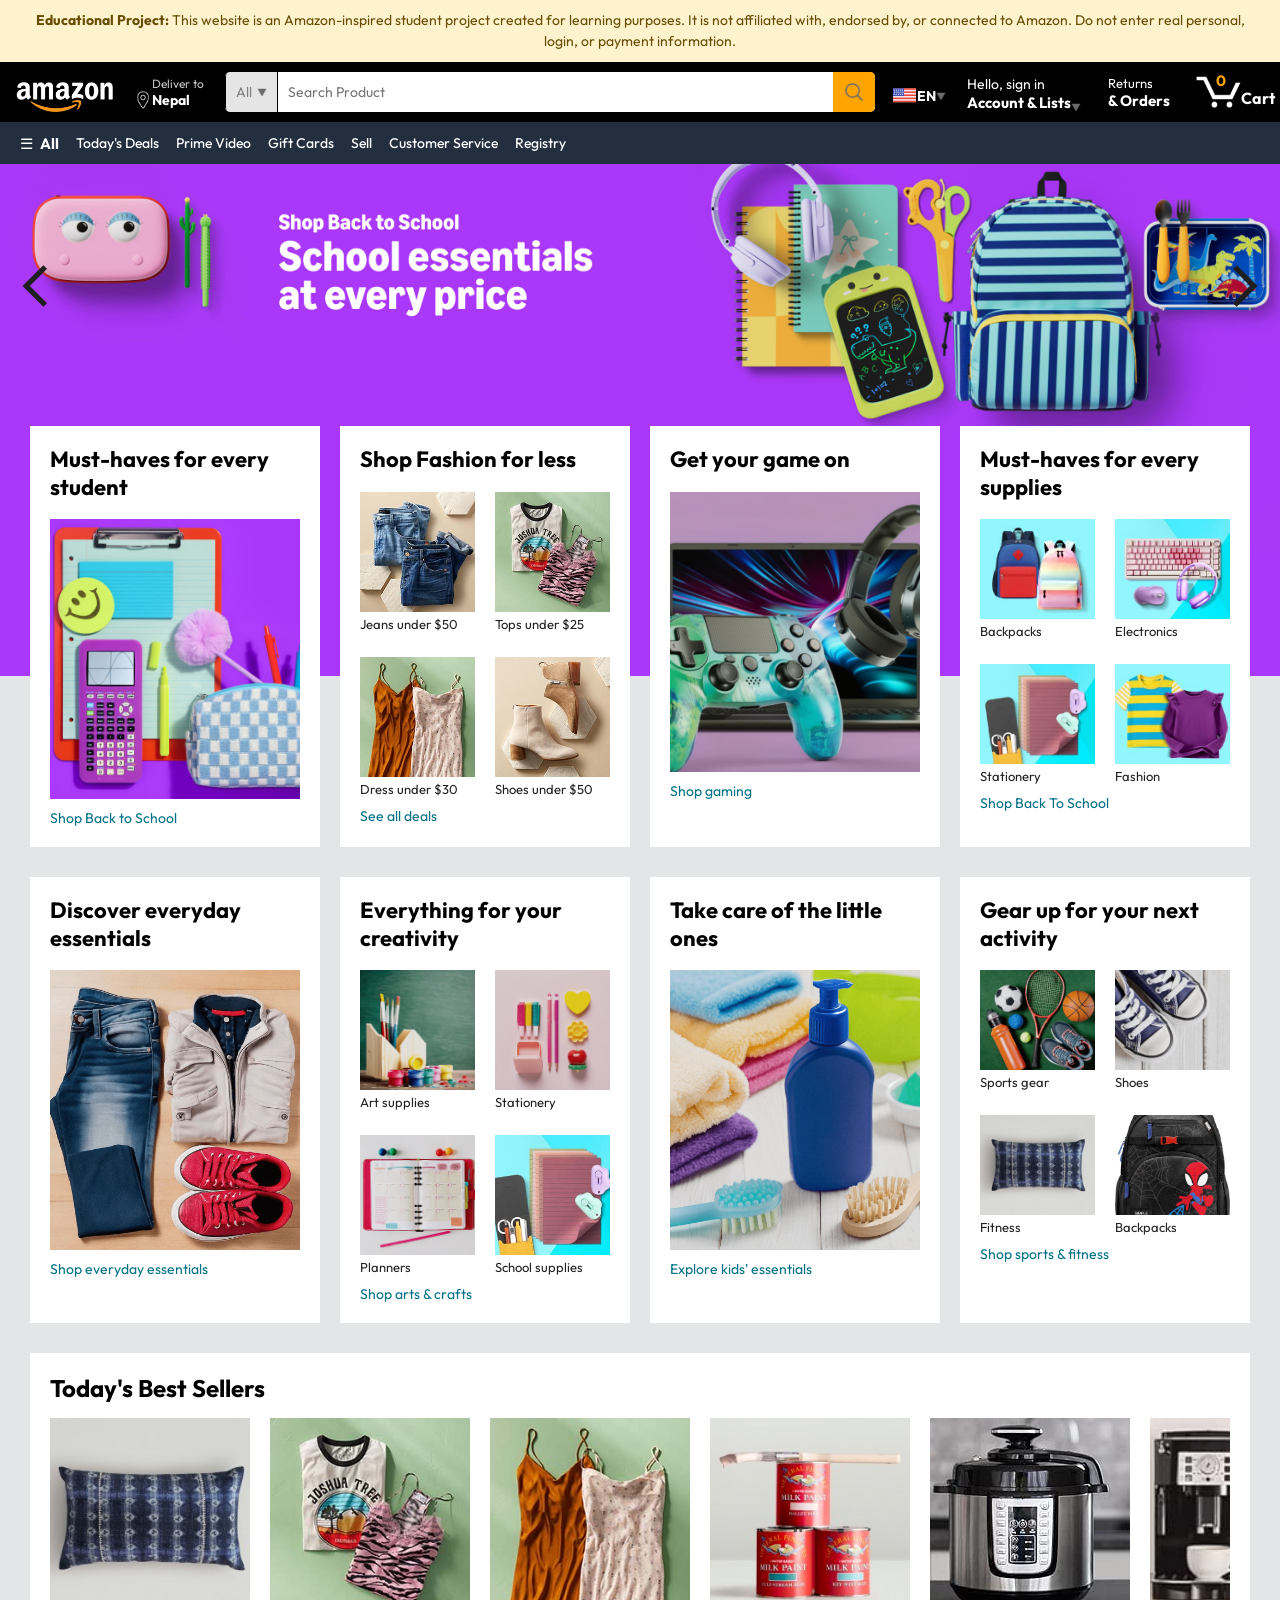
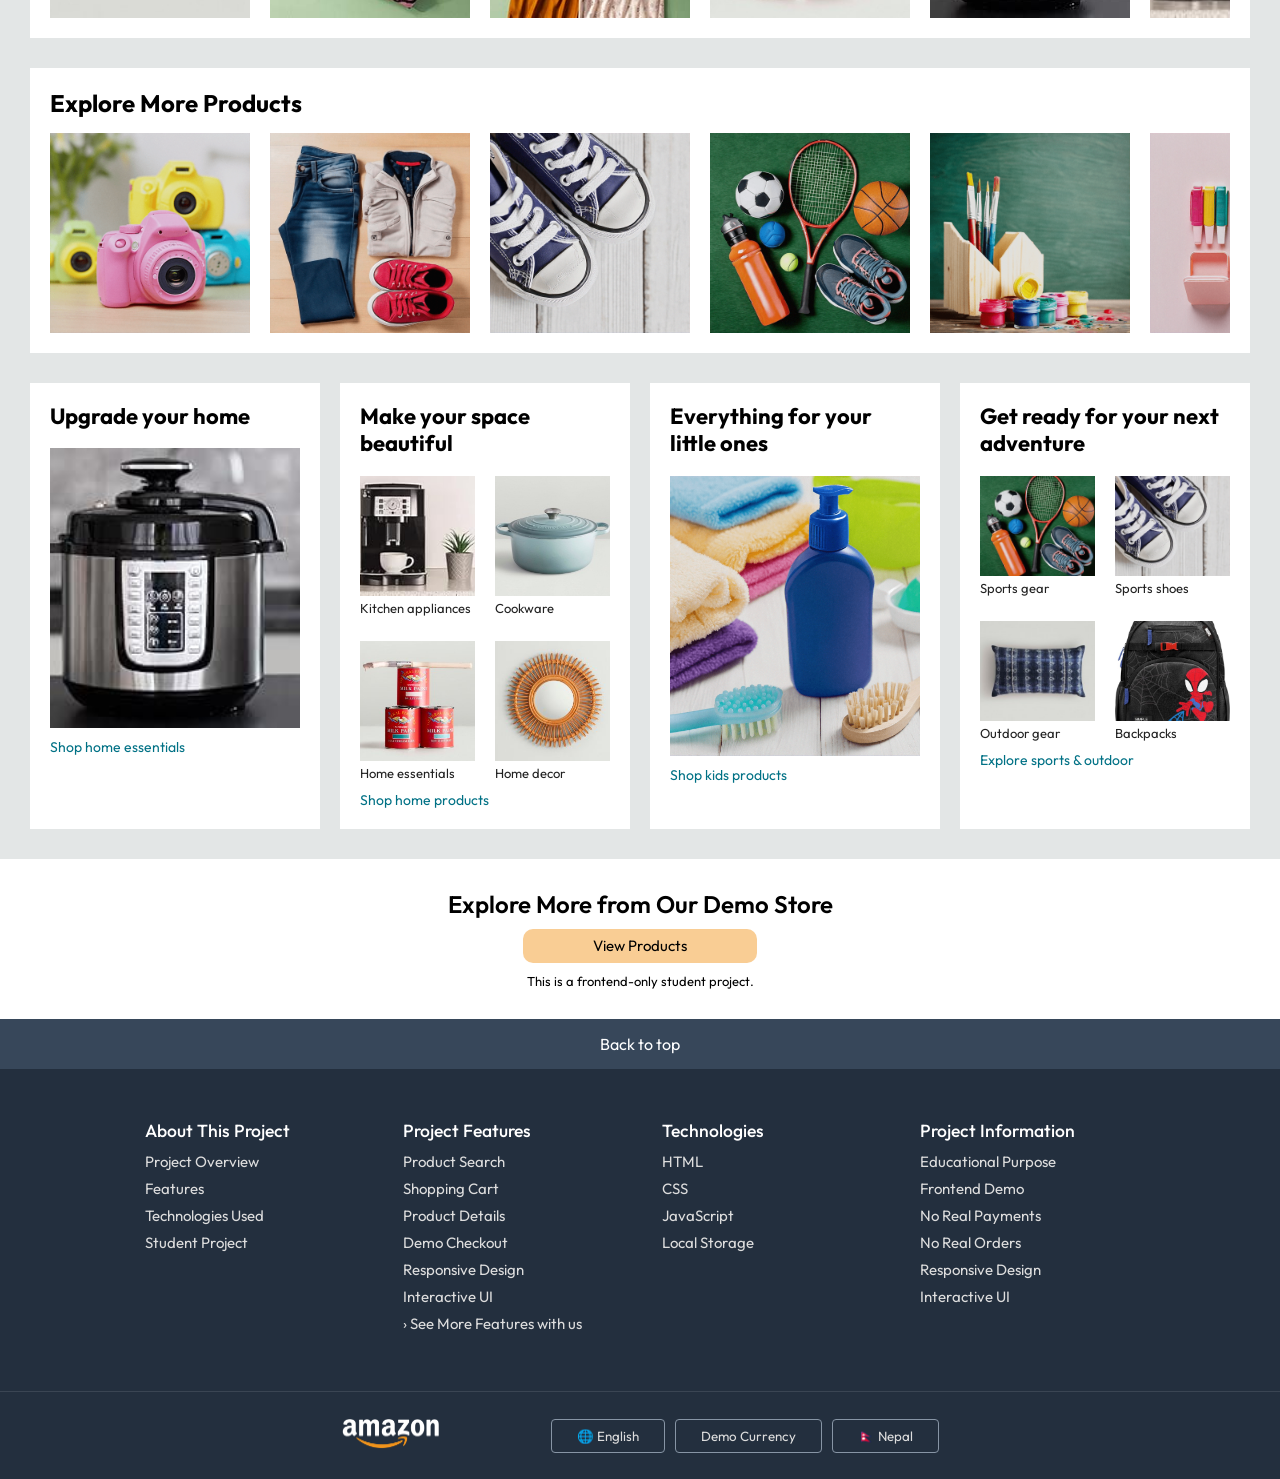
==== commit b351b400: "Update HTML content and branding" ====
--- a/index.html
+++ b/index.html
@@ -3,11 +3,18 @@
 <head>
     <meta charset="UTF-8">
     <meta name="viewport" content="width=device-width, initial-scale=1.0">
-    <title>Amazon Clone</title>
+    <title>Amazon-Inspired Student Project</title>
     <link rel="stylesheet" href="styles/index.css">
 </head>
 
 <body id="top">
+
+    <div class="project-disclaimer">
+    <strong>Educational Project:</strong>
+    This website is an Amazon-inspired student project created for learning purposes.
+    It is not affiliated with, endorsed by, or connected to Amazon.
+    Do not enter real personal, login, or payment information.
+   </div>
 
     <nav>
         <a class="amazon-logo">
@@ -30,7 +37,7 @@
             <input 
             type="text"
             class="nav-search-input" 
-            placeholder="Search Amazon">
+            placeholder="Search Product">
             <button class="nav-search-button">
             <img src="assets/search_icon.png" alt="Search">
             </button>
@@ -373,10 +380,11 @@
     </div>
 
     <div class="footer-top">
-        <h2>See personalized recommendations</h2>
-        <button>Sign in</button>
-        <p>New customer? <a href="#">Start here.</a></p>
-    </div>
+        <h2>Explore More from Our Demo Store</h2>
+        <button type="button">View Products</button>
+        <p>This is a frontend-only student project.</p>
+    </div>
+    
 
     <footer>
 
@@ -384,44 +392,41 @@
 
         <div class="footer-links">
 
+            <div> 
+                <h3>About This Project</h3> 
+                <a href="#">Project Overview</a> 
+                <a href="#">Features</a> 
+                <a href="#">Technologies Used</a> 
+                <a href="#">Student Project</a> 
+            </div>
+
             <div>
-            <h3>Get to Know Us</h3>
-            <a>Careers</a>
-            <a>Blog</a>
-            <a>About Amazon</a>
-            <a>Investor Relations</a>
-            <a>Amazon Devices</a>
-            <a>Amazon Science</a>
+                <h3>Project Features</h3> 
+                <a href="#">Product Search</a> 
+                <a href="#">Shopping Cart</a> 
+                <a href="#">Product Details</a> 
+                <a href="#">Demo Checkout</a> 
+                <a href="#">Responsive Design</a>
+                <a href="#">Interactive UI</a>
+                <a>› See More Features with us</a>
             </div>
 
             <div>
-            <h3>Make Money with Us</h3>
-            <a>Sell products on Amazon</a>
-            <a>Sell on Amazon Business</a>
-            <a>Sell apps on Amazon</a>
-            <a>Become an Affiliate</a>
-            <a>Advertise Your Products</a>
-            <a>Self-Publish with Us</a>
-            <a>Host an Amazon Hub</a>
-            <a>› See More Make Money with Us</a>
+                <h3>Technologies</h3> 
+                <a href="#">HTML</a> 
+                <a href="#">CSS</a> 
+                <a href="#">JavaScript</a> 
+                <a href="#">Local Storage</a>
             </div>
 
             <div>
-            <h3>Amazon Payment Products</h3>
-            <a>Amazon Business Card</a>
-            <a>Shop with Points</a>
-            <a>Reload Your Balance</a>
-            <a>Amazon Currency Converter</a>
-            </div>
-
-            <div>
-            <h3>Let Us Help You</h3>
-            <a>Your Account</a>
-            <a>Your Orders</a>
-            <a>Shipping Rates & Policies</a>
-            <a>Returns & Replacements</a>
-            <a>Manage Your Content and Devices</a>
-            <a>Help</a>
+            <h3>Project Information</h3> 
+            <a href="#">Educational Purpose</a> 
+            <a href="#">Frontend Demo</a> 
+            <a href="#">No Real Payments</a> 
+            <a href="#">No Real Orders</a>
+            <a href="#">Responsive Design</a>
+            <a href="#">Interactive UI</a>
             </div>
 
         </div>
@@ -430,9 +435,9 @@
             <a href="#top">
                 <img src="assets/amazon_logo.png" alt="Amazon">
             </a>
-            <button>🌐 English</button>
-            <button>$ USD - U.S. Dollar</button>
-            <button>🇺🇸 United States</button>
+            <button type="button">🌐 English</button>
+            <button type="button">Demo Currency</button>
+            <button type="button">🇳🇵 Nepal</button>
         </div>
     </footer>
 
--- a/styles/index.css
+++ b/styles/index.css
@@ -400,3 +400,11 @@
   border-radius: 4px;
   cursor: pointer;
 }
+.project-disclaimer {
+    background: #fff3cd;
+    color: #664d03;
+    padding: 10px 20px;
+    text-align: center;
+    font-size: 14px;
+    line-height: 1.5;
+}
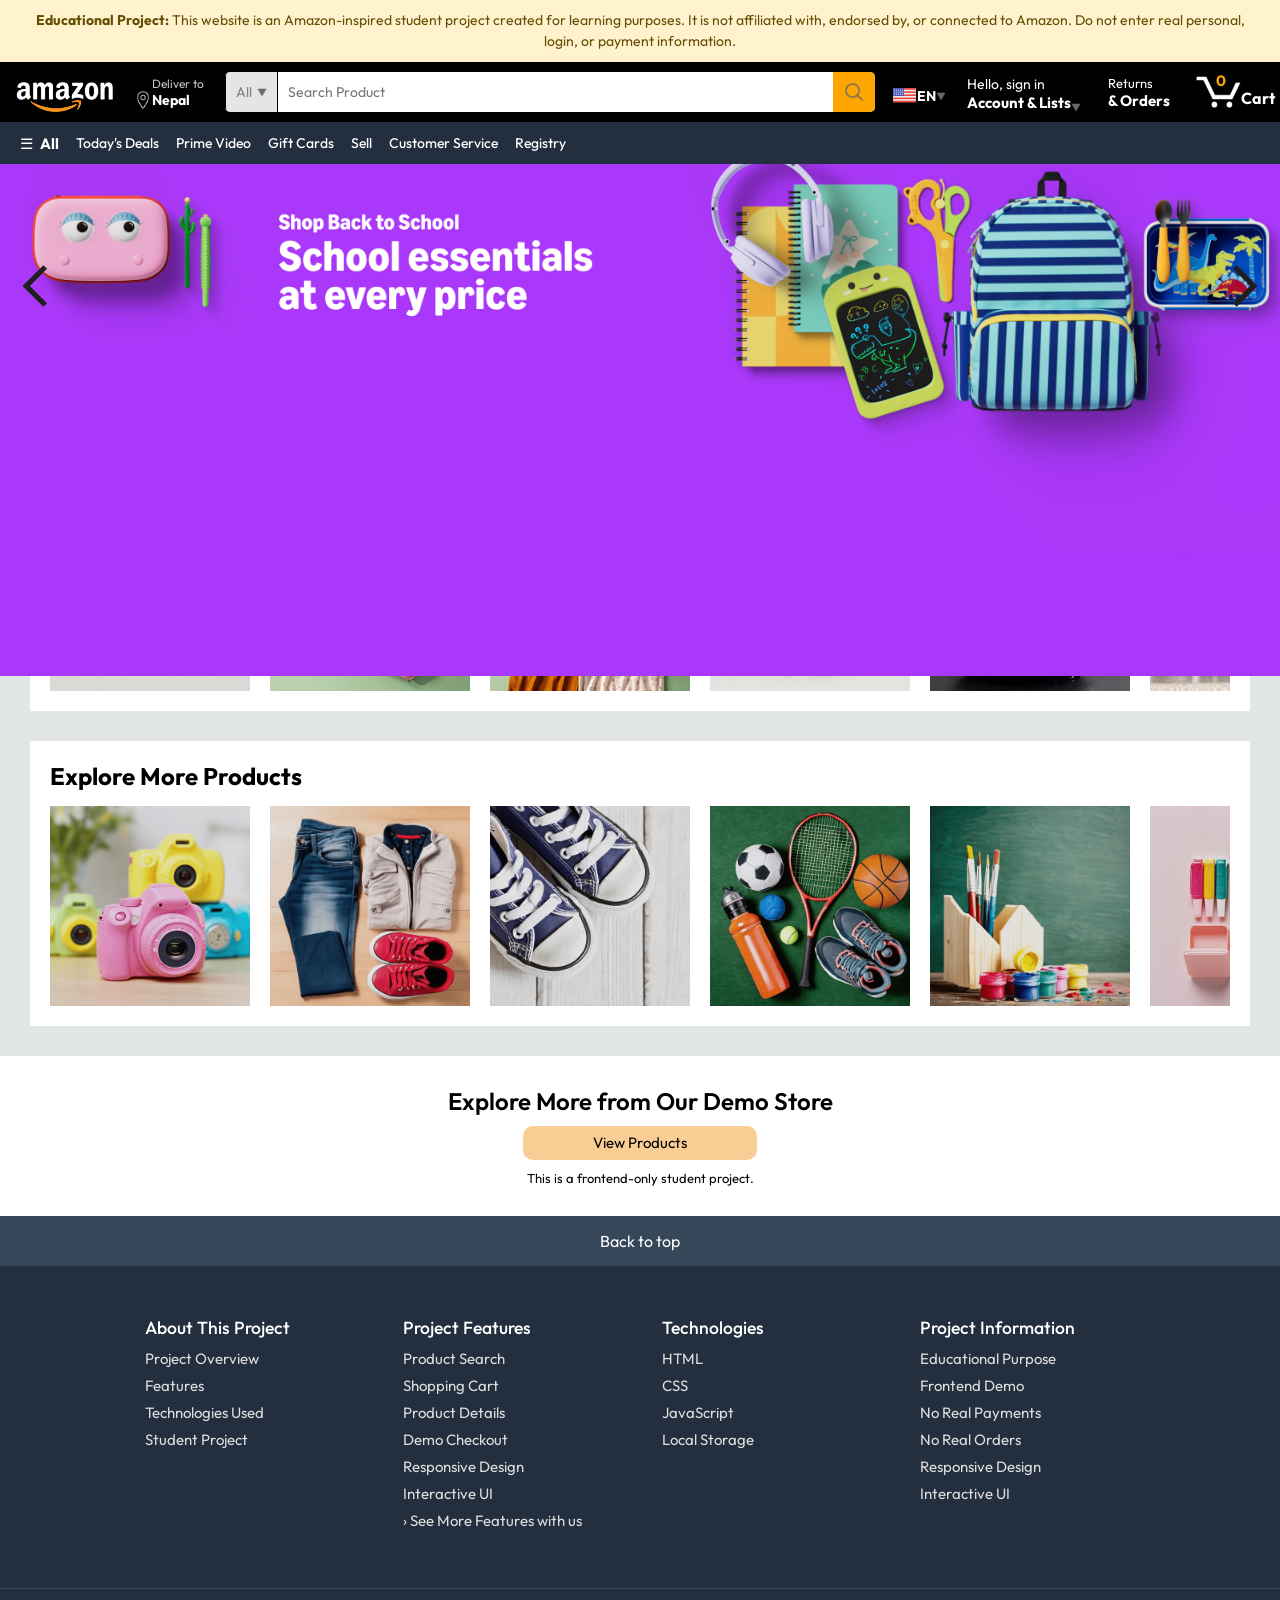
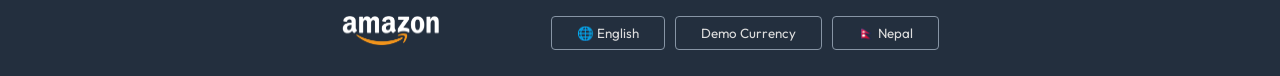
==== commit 2bd1663d: "Generate HomeCards using JavaScript" ====
--- a/index.html
+++ b/index.html
@@ -124,143 +124,8 @@
          <button class="slider-btn next" ><img src="assets/arrowforward.svg"></button>
     </div>
 
-    <div class="product-grid">
-        <a href="product.html">
-             <div class="product-card">
-                <strong>Must-haves for every student</strong>
-                <img src="assets/picture5.jpg">
-                <p>Shop Back to School</p>
-            </div>
-        </a>
-
-        <div class="product-card">
-            <strong>Shop Fashion for less</strong>
-            <div class="product-picture">
-                <div class="picture1">
-                    <img src="assets/picture1.jpg">
-                    <p>Jeans under $50</p>
-                </div>
-                <div class="picture1">
-                    <img src="assets/picture2.jpg">
-                    <p>Tops under $25</p>
-                </div>
-                <div class="picture1">
-                    <img src="assets/picture3.jpg">
-                    <p>Dress under $30</p>
-                </div>
-                <div class="picture1">
-                    <img  src="assets/picture4.jpg">
-                    <p>Shoes under $50</p>
-                </div>
-            </div>
-            <p>See all deals</p>
-        </div>
-
-        <div class="product-card">
-            <strong>Get your game on</strong>
-            <img src="assets/picture6.jpg">
-            <p>Shop gaming</p>
-        </div>
-
-        <div class="product-card last-card">
-            <strong>Must-haves for every supplies</strong>
-            <div class="product-picture">
-                <div class="picture1">
-                    <img src="assets/picture7.jpg">
-                    <p>Backpacks</p>
-                </div>
-                <div class="picture1">
-                    <img src="assets/picture8.jpg">
-                    <p>Electronics</p>
-                </div>
-                <div class="picture1">
-                    <img src="assets/picture9.jpg">
-                    <p>Stationery</p>
-                </div>
-                <div class="picture1">
-                    <img src="assets/picture10.jpg">
-                    <p>Fashion</p>
-                </div>
-            </div>
-            <p>Shop Back To School</p>
-        </div>
-    </div>
-
-    <div class="product-grid second-grid">
-        <div class="product-card">
-            <strong>Discover everyday essentials</strong>
-            <img src="assets/Clothes.png">
-            <p>Shop everyday essentials</p>
-        </div>
-
-        <div class="product-card">
-            <strong>Everything for your creativity</strong>
-
-            <div class="product-picture">
-
-                <div class="picture1">
-                    <img src="assets/Art_Supplies.png">
-                    <p>Art supplies</p>
-                </div>
-
-                <div class="picture1">
-                    <img src="assets/Stationery.png">
-                    <p>Stationery</p>
-                </div>
-
-                <div class="picture1">
-                    <img src="assets/Planner.png">
-                    <p>Planners</p>
-                </div>
-
-                <div class="picture1">
-                    <img src="assets/picture9.jpg">
-                    <p>School supplies</p>
-                </div>
-
-            </div>
-
-            <p>Shop arts & crafts</p>
-        </div>
-
-        <div class="product-card">
-            <strong>Take care of the little ones</strong>
-            <img src="assets/Kids_Personal_Care.png">
-            <p>Explore kids' essentials</p>
-        </div>
-
-        <div class="product-card last-card">
-
-            <strong>Gear up for your next activity</strong>
-
-            <div class="product-picture">
-
-                <div class="picture1">
-                    <img src="assets/Sports_Gear.png">
-                    <p>Sports gear</p>
-                </div>
-
-                <div class="picture1">
-                    <img src="assets/Shoes.png">
-                    <p>Shoes</p>
-                </div>
-
-                <div class="picture1">
-                    <img src="assets/picture16.jpg">
-                    <p>Fitness</p>
-                </div>
-
-                <div class="picture1">
-                    <img src="assets/picture17.jpg">
-                    <p>Backpacks</p>
-                </div>
-
-            </div>
-
-            <p>Shop sports & fitness</p>
-        </div>
-    </div>
-
+   <div id="home-cards"></div>
+   
     <div class="product-slider">
         <h2>Today's Best Sellers</h2>
         <div class="products">
@@ -300,85 +165,6 @@
         </div>
     </div>
 
-
-    <div class="product-grid second-grid">
-
-        <div class="product-card">
-            <strong>Upgrade your home</strong>
-            <img src="assets/picture11.jpg">
-            <p>Shop home essentials</p>
-        </div>
-
-        <div class="product-card">
-
-            <strong>Make your space beautiful</strong>
-
-            <div class="product-picture">
-
-                <div class="picture1">
-                    <img src="assets/picture12.jpg">
-                    <p>Kitchen appliances</p>
-                </div>
-
-                <div class="picture1">
-                    <img src="assets/picture13.jpg">
-                    <p>Cookware</p>
-                </div>
-
-                <div class="picture1">
-                    <img src="assets/picture14.jpg">
-                    <p>Home essentials</p>
-                </div>
-
-                <div class="picture1">
-                    <img src="assets/picture15.jpg">
-                    <p>Home decor</p>
-                </div>
-
-            </div>
-
-            <p>Shop home products</p>
-        </div>
-
-        <div class="product-card">
-            <strong>Everything for your little ones</strong>
-            <img src="assets/Kids_Personal_Care.png">
-            <p>Shop kids products</p>
-        </div>
-
-        <div class="product-card last-card">
-
-            <strong>Get ready for your next adventure</strong>
-
-            <div class="product-picture">
-
-                <div class="picture1">
-                    <img src="assets/Sports_Gear.png">
-                    <p>Sports gear</p>
-                </div>
-
-                <div class="picture1">
-                    <img src="assets/Shoes.png">
-                    <p>Sports shoes</p>
-                </div>
-
-                <div class="picture1">
-                    <img src="assets/picture16.jpg">
-                    <p>Outdoor gear</p>
-                </div>
-
-                <div class="picture1">
-                    <img src="assets/picture17.jpg">
-                    <p>Backpacks</p>
-                </div>
-
-            </div>
-
-            <p>Explore sports & outdoor</p>
-
-        </div>
-    </div>
-
     <div class="footer-top">
         <h2>Explore More from Our Demo Store</h2>
         <button type="button">View Products</button>
@@ -441,6 +227,6 @@
         </div>
     </footer>
 
- <script src="script/index.js"></script>
+ <script type="module" src="script/index.js"></script>
 </body>
 </html>
